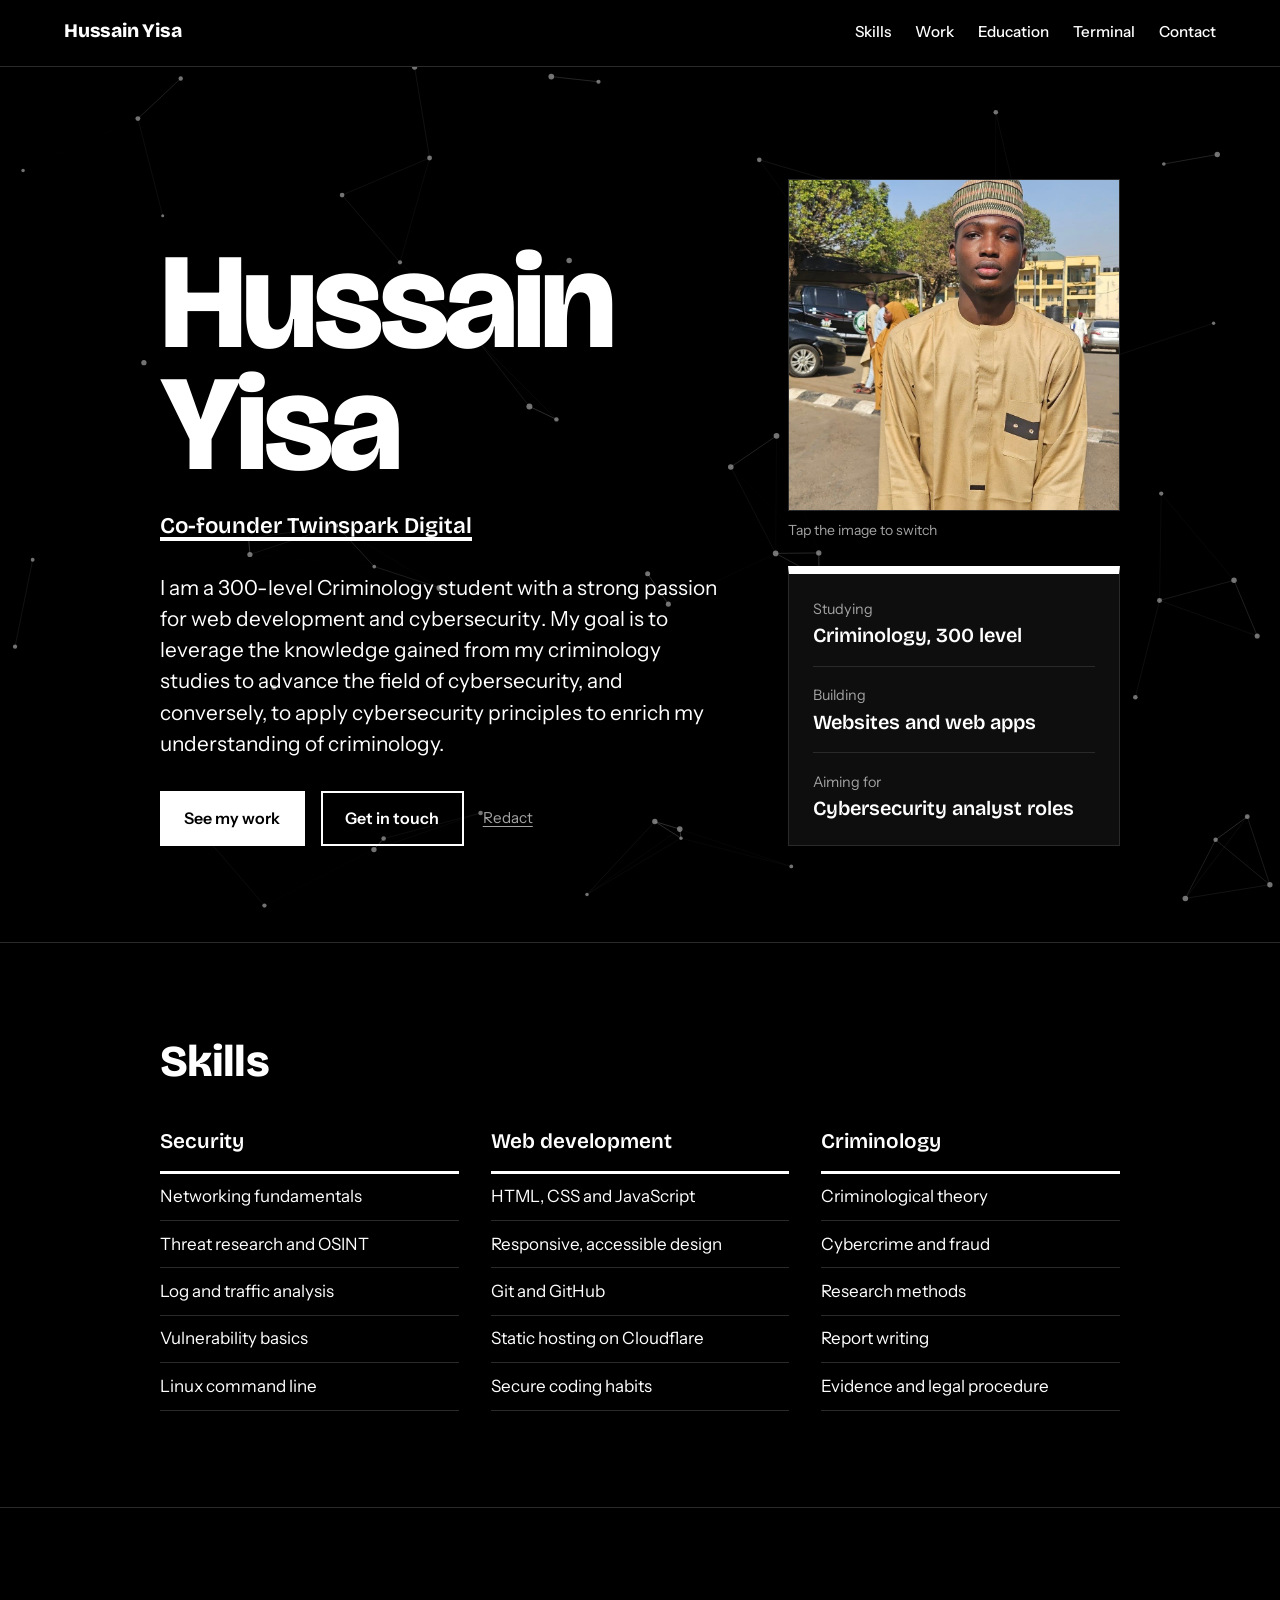
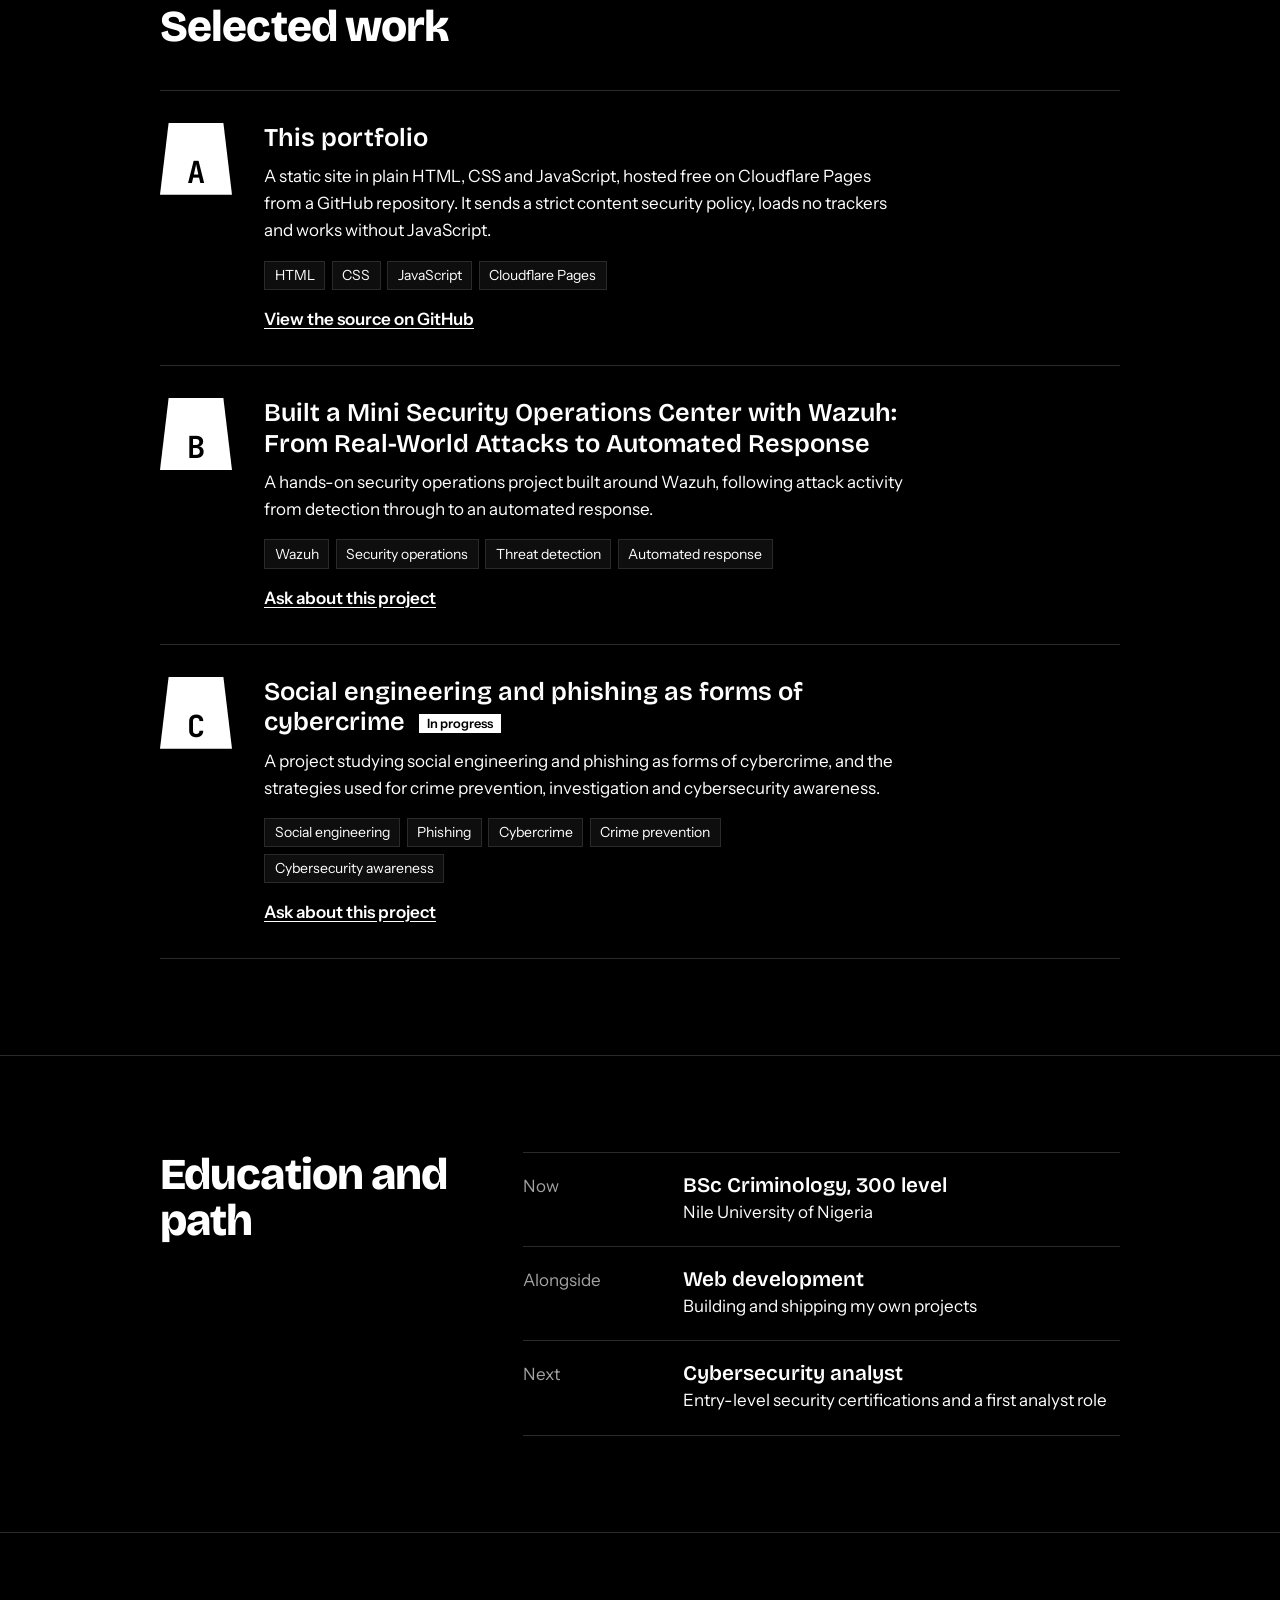
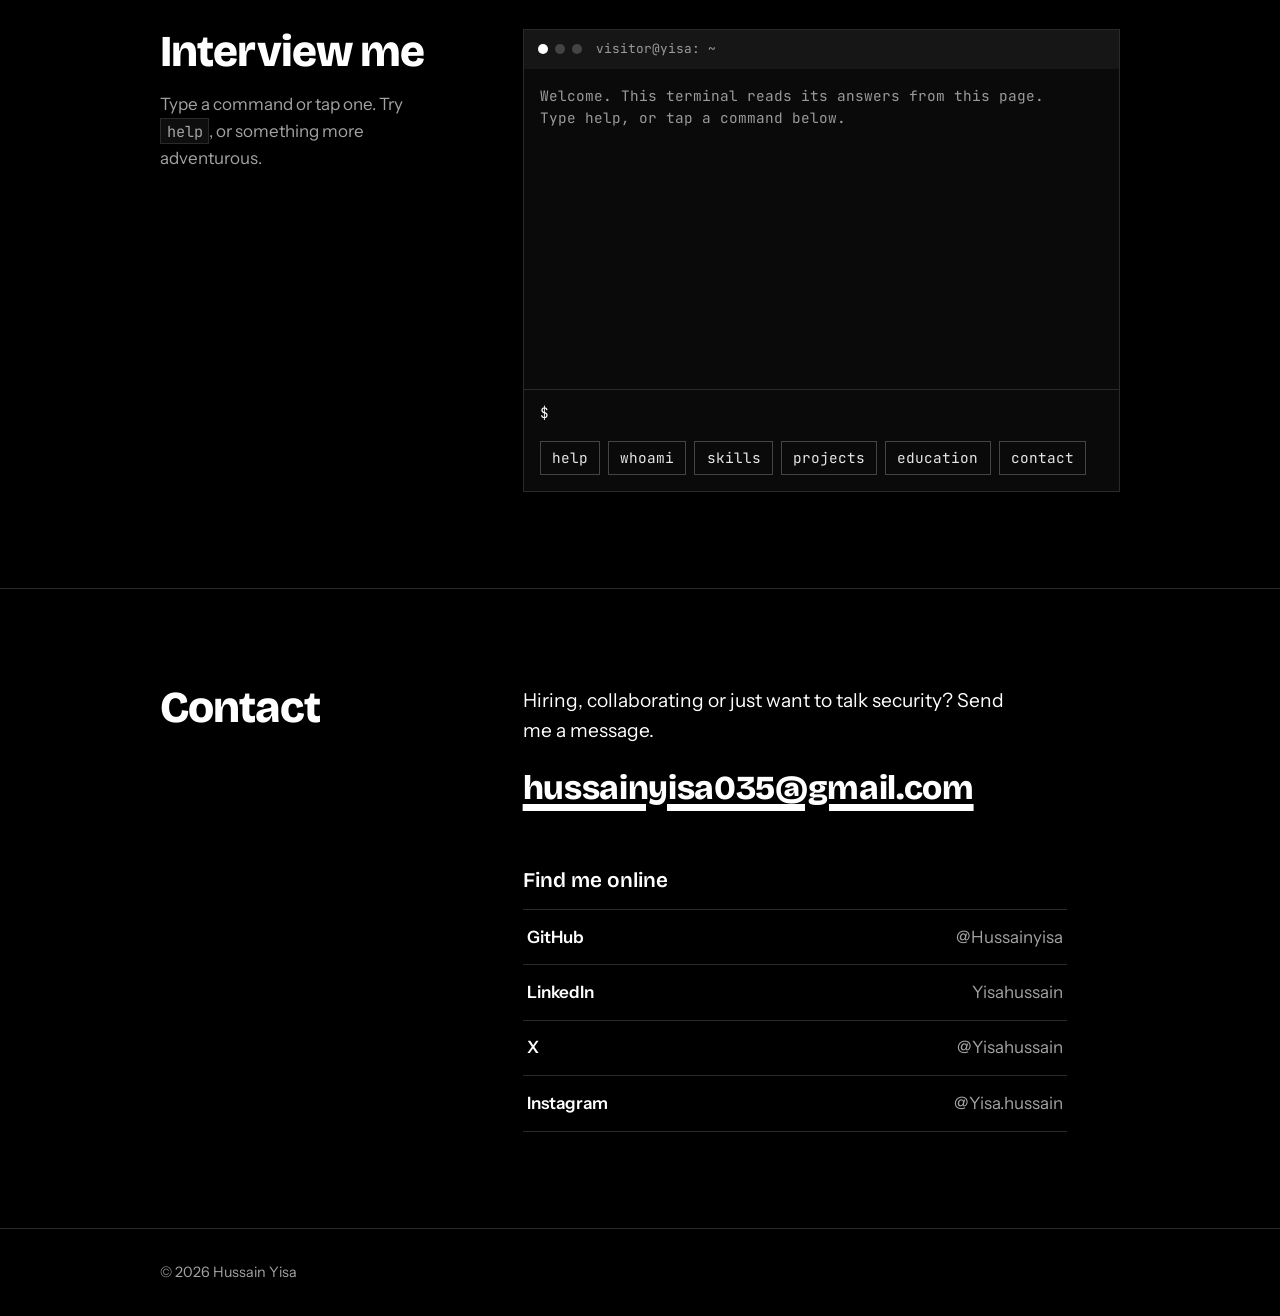
==== index.html @ f18ab513 "Fix LinkedIn username in social links" ====
<!doctype html>
<html lang="en">
<head>
  <meta charset="utf-8">
  <meta name="viewport" content="width=device-width, initial-scale=1">
  <title>Hussain Yisa | Aspiring cybersecurity analyst and web developer</title>
  <meta name="description" content="Portfolio of Hussain Yisa: criminology student, web developer and aspiring cybersecurity analyst. See projects, skills and where to find me online.">
  <meta name="theme-color" content="#101A24">

  <meta property="og:type" content="website">
  <meta property="og:title" content="Hussain Yisa | Aspiring cybersecurity analyst and web developer">
  <meta property="og:description" content="Criminology student, web developer and aspiring cybersecurity analyst. Projects, skills and contact links.">
  <meta name="twitter:card" content="summary">

  <link rel="icon" href="favicon.svg" type="image/svg+xml">

  <link rel="preconnect" href="https://fonts.googleapis.com">
  <link rel="preconnect" href="https://fonts.gstatic.com" crossorigin>
  <link rel="stylesheet" href="https://fonts.googleapis.com/css2?family=Bricolage+Grotesque:opsz,wght@12..96,600;12..96,800&family=Instrument+Sans:wght@400;500;600&family=JetBrains+Mono:wght@400;700&display=swap">
  <link rel="stylesheet" href="style.css">
  <script src="main.js" defer></script>
</head>
<body>
  <a class="skip-link" href="#main">Skip to content</a>

  <!-- Thin bar at the top of the page that fills as you scroll -->
  <div class="progress" aria-hidden="true"><span id="progress"></span></div>

  <header class="site-header">
    <a class="brand" href="#top">Hussain Yisa</a>
    <nav class="nav" aria-label="Main">
      <a href="#skills">Skills</a>
      <a href="#work">Work</a>
      <a href="#education">Education</a>
      <a href="#terminal">Terminal</a>
      <a href="#contact">Contact</a>
    </nav>
  </header>

  <main id="main">

    <!-- HERO -->
    <section class="hero" id="top">
      <!-- Animated network that reacts to the cursor (drawn by main.js) -->
      <canvas class="net" id="net" aria-hidden="true"></canvas>
      <div class="wrap hero-grid">
        <div class="hero-main">
          <h1>
            <span>Hussain</span>
            <span>Yisa</span>
          </h1>

          <p class="role"><a href="https://twinspark.digital/" target="_blank" rel="noopener">Co-founder Twinspark Digital</a></p>

          <!-- EDIT: the three highlighted phrases get "redacted" then revealed when the page loads. -->
          <p class="lede" id="lede">
            I am a <span class="redact">300-level Criminology student</span> with a strong passion for
            <span class="redact">web development</span> and <span class="redact">cybersecurity</span>.
            My goal is to leverage the knowledge gained from my criminology studies to advance the field of
            cybersecurity, and conversely, to apply cybersecurity principles to enrich my understanding of
            criminology.
          </p>

          <div class="actions">
            <a class="btn btn-primary" href="#work">See my work</a>
            <a class="btn btn-ghost" href="#contact">Get in touch</a>
            <button class="redact-toggle" id="redact-toggle" type="button" hidden>Redact</button>
          </div>
        </div>

        <div class="hero-side">
          <!-- EDIT: pick your image by changing the file name below to
               hero-1.svg, hero-2.svg or hero-3.svg.
               To use your own photo, upload it next to index.html (for example me.jpg)
               and point src at it. Write a short description in alt if it shows you. -->
          <!-- Clicking the image cycles through the images listed in data-images.
               Delete the data-images attribute to keep a single fixed image. -->
          <figure class="hero-art" data-images="hero-1.svg hero-2.svg hero-3.svg">
            <img src="hero-3.svg" width="640" height="480" alt="">
          </figure>

          <aside class="file-summary" aria-label="Summary">
            <dl>
              <div>
                <dt>Studying</dt>
                <dd>Criminology, 300 level</dd>
              </div>
              <div>
                <dt>Building</dt>
                <dd>Websites and web apps</dd>
              </div>
              <div>
                <dt>Aiming for</dt>
                <dd>Cybersecurity analyst roles</dd>
              </div>
            </dl>
          </aside>
        </div>
      </div>
    </section>

    <!-- SKILLS -->
    <section class="section" id="skills">
      <div class="wrap">
        <h2>Skills</h2>
        <div class="skills">
          <div class="skill-group">
            <h3>Security</h3>
            <ul>
              <li>Networking fundamentals</li>
              <li>Threat research and OSINT</li>
              <li>Log and traffic analysis</li>
              <li>Vulnerability basics</li>
              <li>Linux command line</li>
            </ul>
          </div>
          <div class="skill-group">
            <h3>Web development</h3>
            <ul>
              <li>HTML, CSS and JavaScript</li>
              <li>Responsive, accessible design</li>
              <li>Git and GitHub</li>
              <li>Static hosting on Cloudflare</li>
              <li>Secure coding habits</li>
            </ul>
          </div>
          <div class="skill-group">
            <h3>Criminology</h3>
            <ul>
              <li>Criminological theory</li>
              <li>Cybercrime and fraud</li>
              <li>Research methods</li>
              <li>Report writing</li>
              <li>Evidence and legal procedure</li>
            </ul>
          </div>
        </div>
      </div>
    </section>

    <!-- WORK -->
    <section class="section" id="work">
      <div class="wrap">
        <h2>Selected work</h2>

        <ol class="exhibits">

          <li class="exhibit">
            <span class="marker" aria-label="Exhibit A">A</span>
            <div class="exhibit-body">
              <h3>This portfolio</h3>
              <p>
                A static site in plain HTML, CSS and JavaScript, hosted free on Cloudflare Pages from a
                GitHub repository. It sends a strict content security policy, loads no trackers and
                works without JavaScript.
              </p>
              <ul class="tags">
                <li>HTML</li><li>CSS</li><li>JavaScript</li><li>Cloudflare Pages</li>
              </ul>
              <!-- EDIT: replace YOUR-USERNAME and YOUR-REPO with your GitHub details. -->
              <p class="links"><a href="https://github.com/YOUR-USERNAME/YOUR-REPO">View the source on GitHub</a></p>
            </div>
          </li>

          <!-- EDIT: add more projects by copying a whole <li class="exhibit"> block. -->
          <li class="exhibit">
            <span class="marker" aria-label="Exhibit B">B</span>
            <div class="exhibit-body">
              <h3>Built a Mini Security Operations Center with Wazuh: From Real-World Attacks to Automated Response</h3>
              <p>
                A hands-on security operations project built around Wazuh, following attack activity from
                detection through to an automated response.
              </p>
              <ul class="tags">
                <li>Wazuh</li><li>Security operations</li><li>Threat detection</li><li>Automated response</li>
              </ul>
              <p class="links"><a href="https://medium.com/@hussainyisa035/building-a-mini-security-operations-center-with-wazuh-from-real-world-attacks-to-automated-ac2097ffe5f5">Ask about this project</a></p>
            </div>
          </li>

          <li class="exhibit">
            <span class="marker" aria-label="Exhibit C">C</span>
            <div class="exhibit-body">
              <h3>Social engineering and phishing as forms of cybercrime <span class="status">In progress</span></h3>
              <p>
                A project studying social engineering and phishing as forms of cybercrime, and the
                strategies used for crime prevention, investigation and cybersecurity awareness.
              </p>
              <ul class="tags">
                <li>Social engineering</li><li>Phishing</li><li>Cybercrime</li><li>Crime prevention</li><li>Cybersecurity awareness</li>
              </ul>
              <p class="links"><a href="https://medium.com/@hussainyisa035/building-a-mini-security-operations-center-with-wazuh-from-real-world-attacks-to-automated-ac2097ffe5f5">Ask about this project</a></p>
            </div>
          </li>

        </ol>
      </div>
    </section>

    <!-- EDUCATION -->
    <section class="section" id="education">
      <div class="wrap split">
        <h2>Education and path</h2>
        <dl class="path">
          <div>
            <dt>Now</dt>
            <dd><strong>BSc Criminology, 300 level</strong>Nile University of Nigeria</dd>
          </div>
          <div>
            <dt>Alongside</dt>
            <dd><strong>Web development</strong>Building and shipping my own projects</dd>
          </div>
          <div>
            <dt>Next</dt>
            <dd><strong>Cybersecurity analyst</strong>Entry-level security certifications and a first analyst role</dd>
          </div>
        </dl>
      </div>
    </section>

    <!-- TERMINAL. Hidden until JavaScript runs. Its answers are read from the rest of this page,
         so editing your skills, projects or contact details updates the terminal too. -->
    <section class="section" id="terminal" hidden>
      <div class="wrap split">
        <div>
          <h2>Interview me</h2>
          <p class="term-note">Type a command or tap one. Try <code>help</code>, or something more adventurous.</p>
        </div>
        <div class="term">
          <div class="term-bar" aria-hidden="true">
            <span class="term-dot"></span><span class="term-dot"></span><span class="term-dot"></span>
            <span class="term-title">visitor@yisa: ~</span>
          </div>
          <div class="term-screen" id="term-out" role="log" aria-live="polite" tabindex="0" aria-label="Terminal output"></div>
          <form class="term-form" id="term-form" autocomplete="off">
            <label class="term-prompt" for="term-input">$</label>
            <input id="term-input" type="text" spellcheck="false" autocapitalize="off" autocorrect="off" aria-label="Type a command">
          </form>
          <div class="term-chips">
            <button type="button" data-cmd="help">help</button>
            <button type="button" data-cmd="whoami">whoami</button>
            <button type="button" data-cmd="skills">skills</button>
            <button type="button" data-cmd="projects">projects</button>
            <button type="button" data-cmd="education">education</button>
            <button type="button" data-cmd="contact">contact</button>
          </div>
        </div>
      </div>
    </section>

    <!-- CONTACT -->
    <section class="section" id="contact">
      <div class="wrap split">
        <div>
          <h2>Contact</h2>
        </div>
        <div>
          <p class="contact-lead">Hiring, collaborating or just want to talk security? Send me a message.</p>

          <a class="email" href="mailto:hussainyisa035@gmail.com">hussainyisa035@gmail.com</a>

          <h3 class="social-title">Find me online</h3>
          <!-- EDIT: replace every YOUR-USERNAME with your real handle. Delete rows you don't use. -->
          <ul class="socials">
            <li><a href="https://github.com/hussainyisa"><span>GitHub</span><span>@Hussainyisa</span></a></li>
            <li><a href="https://www.linkedin.com/in/YOUR-USERNAME"><span>LinkedIn</span><span>Yisahussain</span></a></li>
            <li><a href="https://x.com/YisaHussain"><span>X</span><span>@Yisahussain</span></a></li>
            <li><a href="https://www.instagram.com/Yisa.hussain"><span>Instagram</span><span>@Yisa.hussain</span></a></li>
            
          </ul>
        </div>
      </div>
    </section>

  </main>

  <footer class="site-footer">
    <div class="wrap footer-row">
      <p>&copy; <span id="year">2026</span> Hussain Yisa</p>
    </div>
  </footer>
</body>
</html>
---- style.css ----
/* ==========================================================================
   Hussain Yisa portfolio
   Design notes: a case-file look for a criminology + cybersecurity story.
   Black and white. White is the accent colour.
   Edit the colours and fonts in :root below.
   ========================================================================== */

/* Black theme with white accents. Change these values to recolour the whole site. */
:root {
  color-scheme: dark;

  --paper: #000000;      /* page background */
  --surface: #0E0E0E;    /* panels and chips */
  --ink: #FFFFFF;        /* main text */
  --steel: #A3A3A3;      /* quieter text */
  --line: #2A2A2A;       /* thin dividers */
  --accent: #FFFFFF;     /* highlight colour */
  --on-accent: #000000;  /* text that sits on the highlight */
  --bar: #FFFFFF;        /* redaction bars */
  --link: #FFFFFF;

  --font-display: "Bricolage Grotesque", system-ui, -apple-system, "Segoe UI", sans-serif;
  --font-body: "Instrument Sans", system-ui, -apple-system, "Segoe UI", sans-serif;
  --font-mono: "JetBrains Mono", ui-monospace, "SFMono-Regular", Menlo, monospace;

  --gutter: clamp(1.25rem, 5vw, 4rem);
  --max: 68rem;
}

/* ---------- Base ---------- */

*,
*::before,
*::after { box-sizing: border-box; }

html {
  -webkit-text-size-adjust: 100%;
  scroll-padding-top: 5rem;
}

@media (prefers-reduced-motion: no-preference) {
  html { scroll-behavior: smooth; }
}

body {
  margin: 0;
  background: var(--paper);
  color: var(--ink);
  font-family: var(--font-body);
  font-size: 1.0625rem;
  line-height: 1.6;
}

h1, h2, h3, p, ul, ol, dl, dd { margin: 0; }
ul, ol { padding: 0; list-style: none; }

a { color: var(--link); text-underline-offset: 0.2em; }

:focus-visible {
  outline: 3px solid var(--link);
  outline-offset: 3px;
}

.wrap {
  width: 100%;
  max-width: var(--max);
  margin-inline: auto;
  padding-inline: var(--gutter);
}

.skip-link {
  position: absolute;
  left: 1rem;
  top: -4rem;
  z-index: 20;
  padding: 0.6rem 1rem;
  background: var(--accent);
  color: var(--on-accent);
  font-weight: 600;
  text-decoration: none;
}
.skip-link:focus { top: 1rem; }

/* ---------- Header ---------- */

.site-header {
  display: flex;
  flex-wrap: wrap;
  align-items: baseline;
  justify-content: space-between;
  gap: 0.25rem 2rem;
  padding: 1rem var(--gutter);
  background: var(--paper);
  border-bottom: 1px solid var(--line);
}

@media (min-width: 48rem) {
  .site-header {
    position: sticky;
    top: 0;
    z-index: 10;
  }
}

.brand {
  font-family: var(--font-display);
  font-weight: 800;
  font-size: 1.2rem;
  letter-spacing: -0.01em;
  color: var(--ink);
  text-decoration: none;
}

.nav {
  display: flex;
  flex-wrap: wrap;
  gap: 0.25rem 1.5rem;
  font-size: 0.95rem;
  font-weight: 500;
}

.nav a {
  color: var(--ink);
  text-decoration: none;
  padding-block: 0.25rem;
  border-bottom: 2px solid transparent;
}

.nav a:hover { border-bottom-color: var(--accent); }

/* ---------- Hero ---------- */

.hero {
  padding-block: clamp(3rem, 9vw, 7rem) clamp(3.5rem, 8vw, 6rem);
}

.hero-grid {
  display: grid;
  gap: 3rem;
}

@media (min-width: 56rem) {
  .hero-grid {
    grid-template-columns: minmax(0, 1.7fr) minmax(0, 1fr);
    align-items: end;
    gap: 4rem;
  }
}

.hero h1 {
  font-family: var(--font-display);
  font-weight: 800;
  font-size: clamp(3.75rem, 12vw, 8.5rem);
  line-height: 0.9;
  letter-spacing: -0.035em;
}

.hero h1 span { display: block; }

.lede {
  max-width: 40rem;
  margin-top: 2rem;
  font-size: clamp(1.05rem, 2vw, 1.3rem);
  line-height: 1.5;
}

/* The one memorable moment: key phrases start redacted, then the bars lift. */
.redact {
  padding-inline: 0.15em;
  margin-inline: -0.15em;
  background-image: linear-gradient(var(--bar), var(--bar));
  background-repeat: no-repeat;
  background-position: left center;
  background-size: 0% 100%;
  -webkit-box-decoration-break: clone;
  box-decoration-break: clone;
  animation: lift 0.55s cubic-bezier(0.6, 0, 0.2, 1) both;
}

.redact:nth-of-type(1) { animation-delay: 0.6s; }
.redact:nth-of-type(2) { animation-delay: 0.95s; }
.redact:nth-of-type(3) { animation-delay: 1.3s; }

@keyframes lift {
  from { background-size: 100% 100%; }
  to   { background-size: 0% 100%; }
}

/* Pressing "Redact" puts the bars back. Higher specificity beats the animation. */
.lede.is-redacted .redact {
  animation: none;
  background-size: 100% 100%;
}

@media (prefers-reduced-motion: reduce) {
  .redact { animation: none; }
}

.actions {
  display: flex;
  flex-wrap: wrap;
  align-items: center;
  gap: 0.75rem 1rem;
  margin-top: 2rem;
}

.btn {
  display: inline-block;
  padding: 0.8rem 1.4rem;
  border: 2px solid var(--ink);
  font-weight: 600;
  font-size: 1rem;
  text-decoration: none;
  transition: background-color 0.15s, color 0.15s;
}

.btn-primary {
  background: var(--accent);
  border-color: var(--accent);
  color: var(--on-accent);
}
.btn-primary:hover {
  background: transparent;
  border-color: var(--ink);
  color: var(--ink);
}

.btn-ghost { color: var(--ink); }
.btn-ghost:hover {
  background: var(--ink);
  color: var(--paper);
}

.redact-toggle {
  padding: 0.4rem 0.2rem;
  border: 0;
  background: none;
  color: var(--steel);
  font: inherit;
  font-size: 0.95rem;
  text-decoration: underline;
  text-underline-offset: 0.2em;
  cursor: pointer;
}
.redact-toggle:hover { color: var(--ink); }
.redact-toggle[hidden] { display: none; }

.hero-side {
  display: grid;
  gap: 1.5rem;
}

.hero-art { margin: 0; }

.hero-art img {
  display: block;
  width: 100%;
  height: auto;
  border: 1px solid var(--line);
}

.file-summary {
  background: var(--surface);
  border: 1px solid var(--line);
  border-top: 0.5rem solid var(--accent);
  padding: 1.5rem;
}

.file-summary div + div {
  margin-top: 1.1rem;
  padding-top: 1.1rem;
  border-top: 1px solid var(--line);
}

.file-summary dt {
  color: var(--steel);
  font-size: 0.9rem;
}

.file-summary dd {
  margin-top: 0.15rem;
  font-family: var(--font-display);
  font-weight: 600;
  font-size: 1.25rem;
  line-height: 1.25;
}

/* ---------- Sections ---------- */

.section {
  padding-block: clamp(3.5rem, 8vw, 6rem);
  border-top: 1px solid var(--line);
}

.section h2 {
  font-family: var(--font-display);
  font-weight: 800;
  font-size: clamp(2rem, 4.5vw, 2.75rem);
  line-height: 1.05;
  letter-spacing: -0.02em;
}

.split {
  display: grid;
  gap: 1.75rem;
}

@media (min-width: 56rem) {
  .split {
    grid-template-columns: minmax(0, 1fr) minmax(0, 2fr);
    gap: 4rem;
  }
}

.prose { max-width: 38rem; }
.prose p + p { margin-top: 1.1rem; }

/* ---------- Skills ---------- */

.skills {
  display: grid;
  gap: 2.5rem 2rem;
  margin-top: 2.5rem;
  grid-template-columns: repeat(auto-fit, minmax(15rem, 1fr));
}

.skill-group h3 {
  padding-bottom: 0.75rem;
  border-bottom: 3px solid var(--ink);
  font-family: var(--font-display);
  font-weight: 600;
  font-size: 1.3rem;
}

.skill-group li {
  padding-block: 0.6rem;
  border-bottom: 1px solid var(--line);
}

/* ---------- Work ---------- */

.exhibits { margin-top: 2.5rem; }

.exhibit {
  display: grid;
  grid-template-columns: 3.5rem minmax(0, 1fr);
  gap: 1.25rem;
  padding-block: 2rem;
  border-top: 1px solid var(--line);
}

@media (min-width: 40rem) {
  .exhibit { grid-template-columns: 4.5rem minmax(0, 1fr); gap: 2rem; }
}

.exhibit:last-child { border-bottom: 1px solid var(--line); }

/* Evidence-marker tent shape */
.marker {
  display: grid;
  place-items: end center;
  width: 3.5rem;
  height: 3.5rem;
  padding-bottom: 0.45rem;
  background: var(--accent);
  color: var(--on-accent);
  font-family: var(--font-mono);
  font-weight: 700;
  font-size: 1.5rem;
  line-height: 1;
  clip-path: polygon(12% 0, 88% 0, 100% 100%, 0 100%);
}

@media (min-width: 40rem) {
  .marker { width: 4.5rem; height: 4.5rem; font-size: 1.9rem; }
}

.exhibit-body { max-width: 40rem; }

.exhibit h3 {
  font-family: var(--font-display);
  font-weight: 600;
  font-size: 1.6rem;
  line-height: 1.2;
}

.exhibit-body > p { margin-top: 0.6rem; }

.sample {
  display: inline-block;
  margin-left: 0.5rem;
  padding: 0.1rem 0.5rem;
  border: 1px dashed var(--steel);
  color: var(--steel);
  font-family: var(--font-body);
  font-weight: 500;
  font-size: 0.8rem;
  vertical-align: middle;
}

.tags {
  display: flex;
  flex-wrap: wrap;
  gap: 0.4rem;
  margin-top: 1rem;
}

.tags li {
  padding: 0.15rem 0.6rem;
  background: var(--surface);
  border: 1px solid var(--line);
  font-size: 0.875rem;
}

.exhibit .links { margin-top: 1rem; font-weight: 600; }

/* ---------- Education ---------- */

.path > div {
  display: grid;
  gap: 0.25rem 2rem;
  padding-block: 1.25rem;
  border-top: 1px solid var(--line);
}

.path > div:last-child { border-bottom: 1px solid var(--line); }

@media (min-width: 40rem) {
  .path > div { grid-template-columns: 8rem minmax(0, 1fr); }
}

.path dt { color: var(--steel); }

.path dd strong {
  display: block;
  font-family: var(--font-display);
  font-weight: 600;
  font-size: 1.3rem;
  line-height: 1.25;
}

/* ---------- Contact ---------- */

.contact-lead { max-width: 32rem; font-size: 1.2rem; }

.email {
  display: inline-block;
  margin-top: 1rem;
  font-family: var(--font-display);
  font-weight: 800;
  font-size: clamp(1.4rem, 4vw, 2.1rem);
  letter-spacing: -0.01em;
  color: var(--ink);
  text-decoration-color: var(--accent);
  text-decoration-thickness: 0.2em;
  text-underline-offset: 0.15em;
  overflow-wrap: anywhere;
}
.email:hover { color: var(--link); }

.social-title {
  margin-top: 3rem;
  font-family: var(--font-display);
  font-weight: 600;
  font-size: 1.3rem;
}

.socials { margin-top: 0.75rem; max-width: 34rem; }

.socials li { border-bottom: 1px solid var(--line); }
.socials li:first-child { border-top: 1px solid var(--line); }

.socials a {
  display: flex;
  justify-content: space-between;
  gap: 1rem;
  padding: 0.85rem 0.25rem;
  color: var(--ink);
  text-decoration: none;
  transition: background-color 0.15s, padding 0.15s;
}

.socials a span:first-child { font-weight: 600; }
.socials a span:last-child { color: var(--steel); overflow-wrap: anywhere; text-align: right; }

.socials a:hover {
  background: var(--surface);
  padding-inline: 0.75rem;
}

/* ---------- Footer ---------- */

.site-footer {
  padding-block: 2rem;
  border-top: 1px solid var(--line);
  color: var(--steel);
  font-size: 0.9rem;
}

.footer-row {
  display: flex;
  flex-wrap: wrap;
  justify-content: space-between;
  gap: 0.5rem 2rem;
}

/* ---------- 404 page ---------- */

.not-found {
  min-height: 70vh;
  display: grid;
  align-content: center;
  gap: 1.25rem;
  padding-block: 4rem;
}

.not-found h1 {
  font-family: var(--font-display);
  font-weight: 800;
  font-size: clamp(3rem, 10vw, 6rem);
  line-height: 0.95;
  letter-spacing: -0.03em;
}

.not-found p { max-width: 30rem; }
.not-found .btn { justify-self: start; }

/* ==========================================================================
   Interactive layer
   Everything below is progressive: the page reads fine without it, and each
   moving part switches itself off for people who prefer reduced motion.
   ========================================================================== */

/* ---------- Scroll progress bar ---------- */

.progress {
  position: fixed;
  inset: 0 0 auto 0;
  height: 4px;
  z-index: 30;
  pointer-events: none;
}

.progress span {
  display: block;
  height: 100%;
  background: var(--accent);
  transform: scaleX(0);
  transform-origin: left;
}

/* ---------- Hero network canvas ---------- */

.hero {
  position: relative;
  overflow: hidden;
}

.hero .wrap {
  position: relative;
  z-index: 1;
}

.net {
  position: absolute;
  inset: 0;
  width: 100%;
  height: 100%;
  pointer-events: none;
}

/* ---------- Hero image: tilt and click to change ---------- */

.hero-art-btn {
  display: block;
  width: 100%;
  padding: 0;
  border: 0;
  background: none;
  cursor: pointer;
  transition: transform 0.15s ease-out;
  will-change: transform;
}

.hero-art img { transition: opacity 0.18s, scale 0.18s; }
.hero-art img.swap { opacity: 0; scale: 0.97; }

.hero-art figcaption {
  margin-top: 0.5rem;
  color: var(--steel);
  font-size: 0.875rem;
}

/* ---------- Reveal on scroll ---------- */

.js .reveal {
  opacity: 0;
  transform: translateY(28px);
  transition: opacity 0.7s ease, transform 0.7s cubic-bezier(0.2, 0.7, 0.2, 1);
}

.js .reveal.in {
  opacity: 1;
  transform: none;
}

/* ---------- Hover details ---------- */

.skill-group li {
  background-image: linear-gradient(var(--accent), var(--accent));
  background-repeat: no-repeat;
  background-position: left bottom;
  background-size: 0% 100%;
  transition: background-size 0.3s ease, color 0.3s ease, padding 0.3s ease;
}

.skill-group li:hover {
  background-size: 100% 100%;
  padding-left: 0.75rem;
  color: var(--on-accent);
}

.marker {
  transform-origin: bottom center;
  transition: transform 0.25s cubic-bezier(0.3, 1.6, 0.5, 1);
}

.exhibit:hover .marker { transform: rotate(-7deg) translateY(-4px); }

.tags li { transition: background-color 0.2s, border-color 0.2s, color 0.2s; }
.exhibit:hover .tags li {
  background: var(--accent);
  border-color: var(--accent);
  color: var(--on-accent);
}

/* ---------- Terminal ---------- */

.term-note { margin-top: 1rem; max-width: 20rem; color: var(--steel); }

.term-note code {
  font-family: var(--font-mono);
  font-size: 0.9em;
  padding: 0.1rem 0.35rem;
  background: var(--surface);
  border: 1px solid var(--line);
}

.term {
  background: #0A0A0A;
  color: #E6E6E6;
  border: 1px solid var(--line);
  font-family: var(--font-mono);
  font-size: 0.9rem;
  line-height: 1.55;
  max-width: 42rem;
}

.term-bar {
  display: flex;
  align-items: center;
  gap: 0.4rem;
  padding: 0.6rem 0.9rem;
  background: #161616;
  color: #9A9A9A;
  font-size: 0.8rem;
}

.term-dot {
  width: 0.65rem;
  height: 0.65rem;
  border-radius: 50%;
  background: #444444;
}
.term-dot:first-child { background: var(--accent); }

.term-title { margin-left: 0.5rem; }

.term-screen {
  height: 20rem;
  padding: 1rem;
  overflow-y: auto;
  overscroll-behavior: contain;
}

.term-line {
  white-space: pre-wrap;
  overflow-wrap: anywhere;
}

.term-cmd { color: #FFFFFF; }
.term-muted { color: #9A9A9A; }
.term-line a { color: #FFFFFF; }

.term-form {
  display: flex;
  align-items: center;
  gap: 0.6rem;
  padding: 0.7rem 1rem;
  border-top: 1px solid #2A2A2A;
}

.term-form:focus-within {
  outline: 3px solid var(--link);
  outline-offset: -3px;
}

.term-prompt { color: #FFFFFF; }

.term-form input {
  flex: 1;
  min-width: 0;
  padding: 0;
  border: 0;
  outline: none;
  background: transparent;
  color: inherit;
  font: inherit;
  font-size: 1rem;
}

.term-chips {
  display: flex;
  flex-wrap: wrap;
  gap: 0.5rem;
  padding: 0.25rem 1rem 1rem;
}

.term-chips button {
  padding: 0.3rem 0.7rem;
  border: 1px solid #444444;
  background: transparent;
  color: #E6E6E6;
  font: inherit;
  cursor: pointer;
  transition: background-color 0.15s, color 0.15s;
}

.term-chips button:hover {
  background: #FFFFFF;
  border-color: #FFFFFF;
  color: #000000;
}

/* ---------- Reduced motion: switch the movement off ---------- */

@media (prefers-reduced-motion: reduce) {
  .marker,
  .skill-group li,
  .hero-art-btn,
  .hero-art img { transition: none; }
  .exhibit:hover .marker { transform: none; }
}

/* ---------- Role line under the name, and status chip ---------- */

.role {
  margin-top: 1.5rem;
  font-family: var(--font-display);
  font-weight: 600;
  font-size: clamp(1.1rem, 2.4vw, 1.4rem);
  line-height: 1.3;
}

.role a {
  color: var(--ink);
  text-decoration-color: var(--accent);
  text-decoration-thickness: 0.18em;
  text-underline-offset: 0.2em;
  transition: color 0.15s;
}
.role a:hover { color: var(--link); }

.status {
  display: inline-block;
  margin-left: 0.5rem;
  padding: 0.1rem 0.5rem;
  background: var(--accent);
  color: var(--on-accent);
  font-family: var(--font-body);
  font-weight: 600;
  font-size: 0.8rem;
  vertical-align: middle;
}
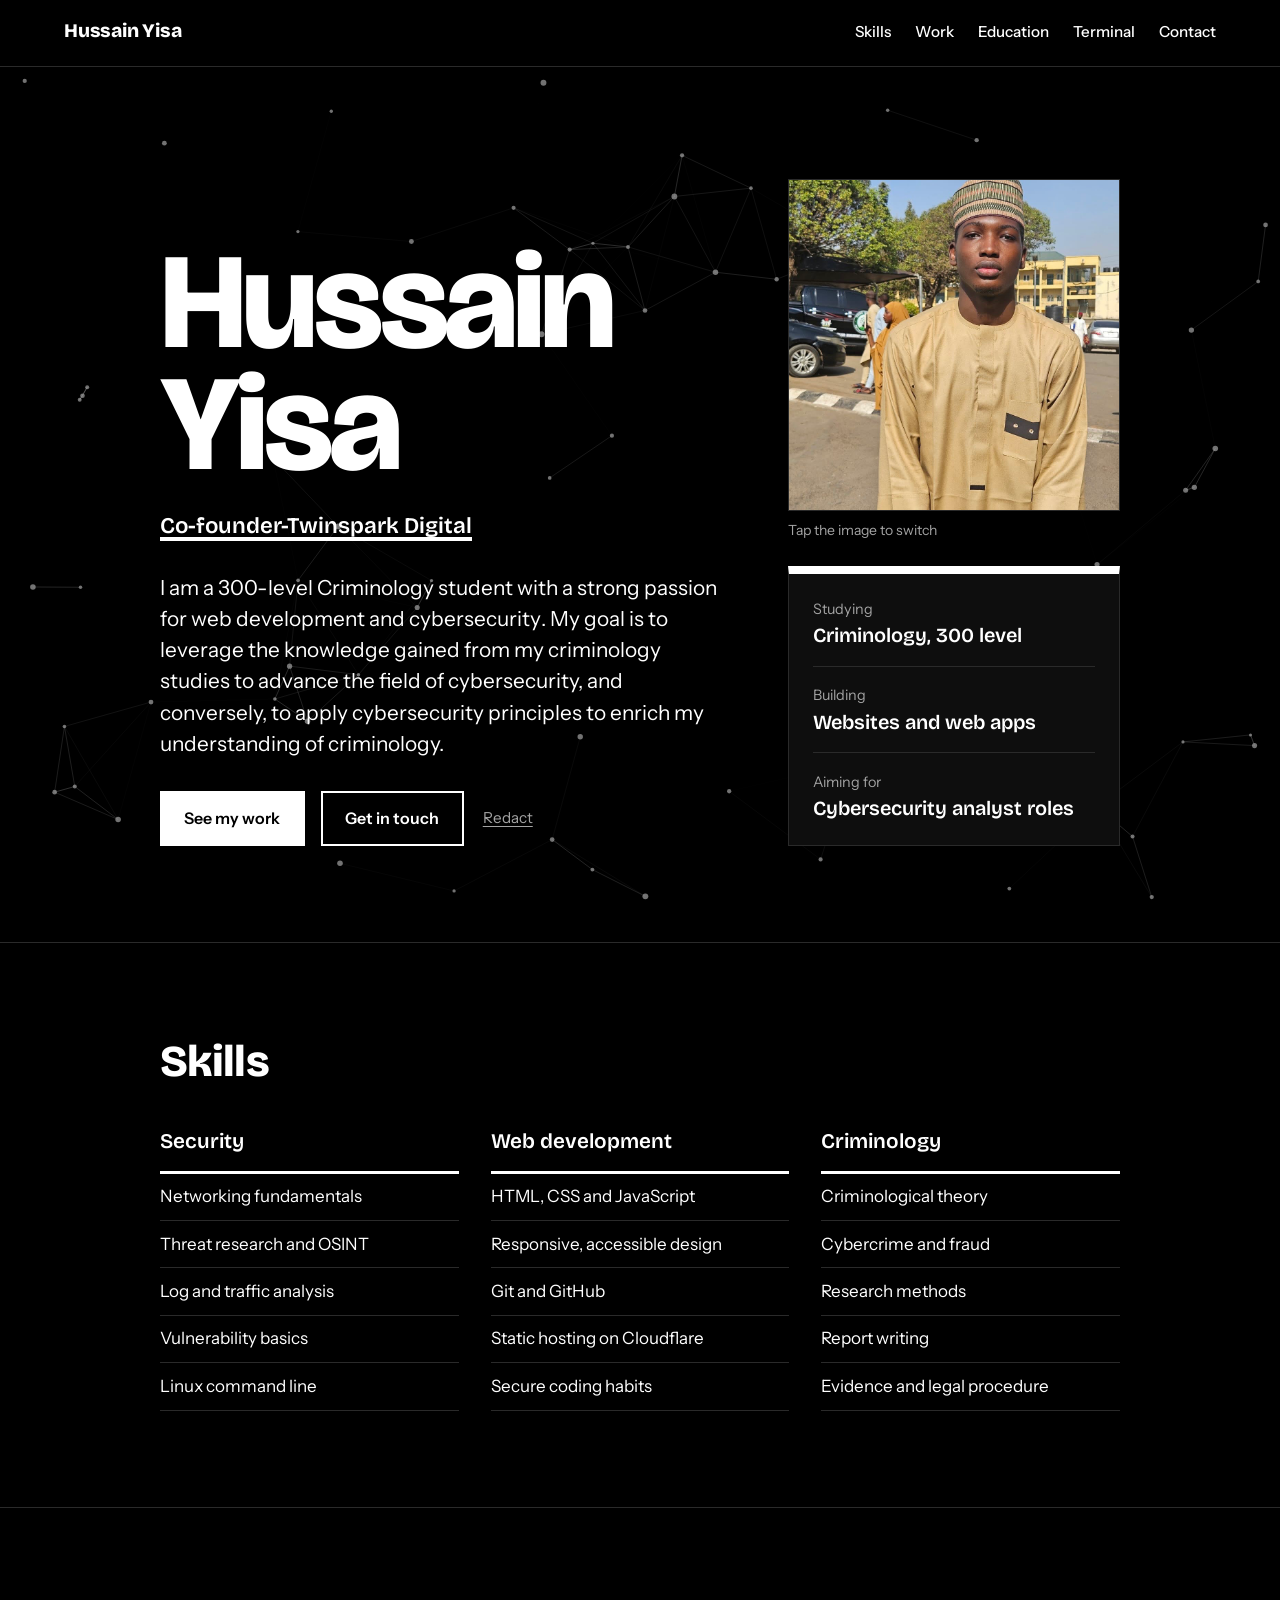
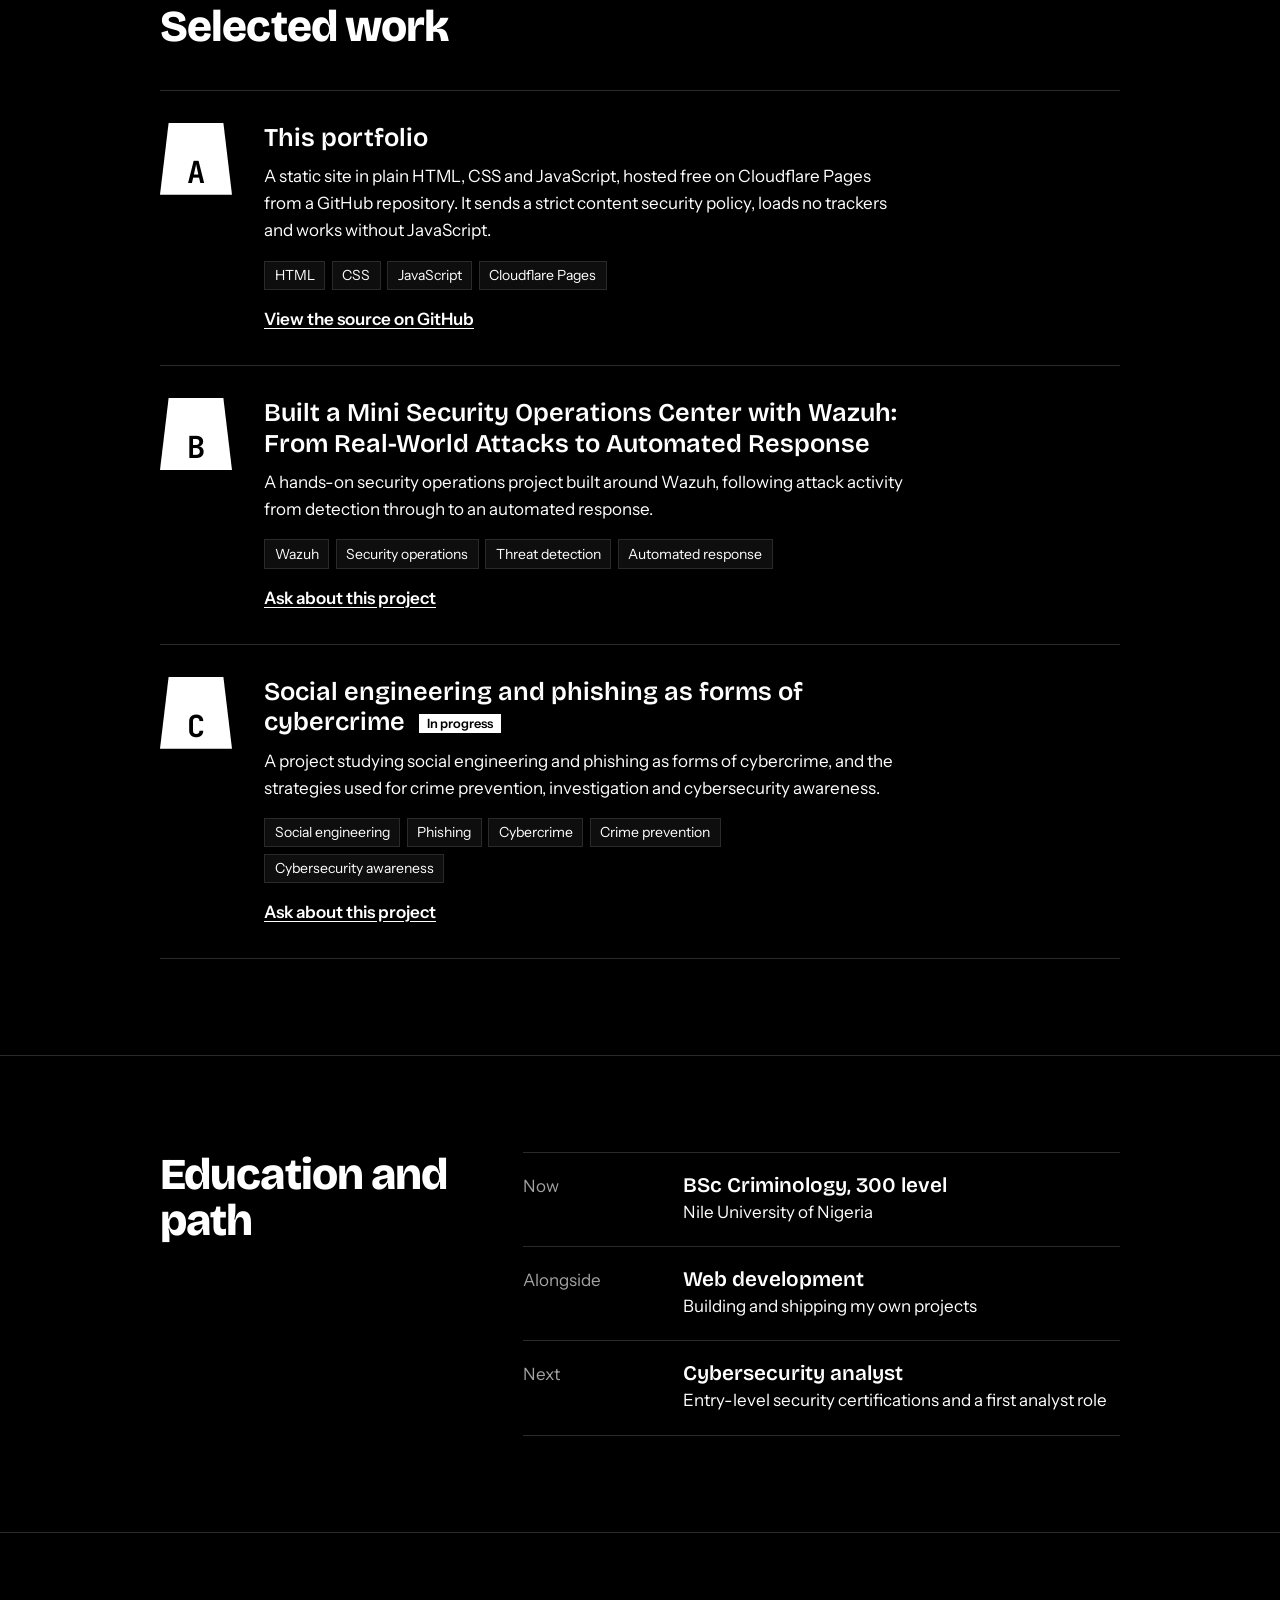
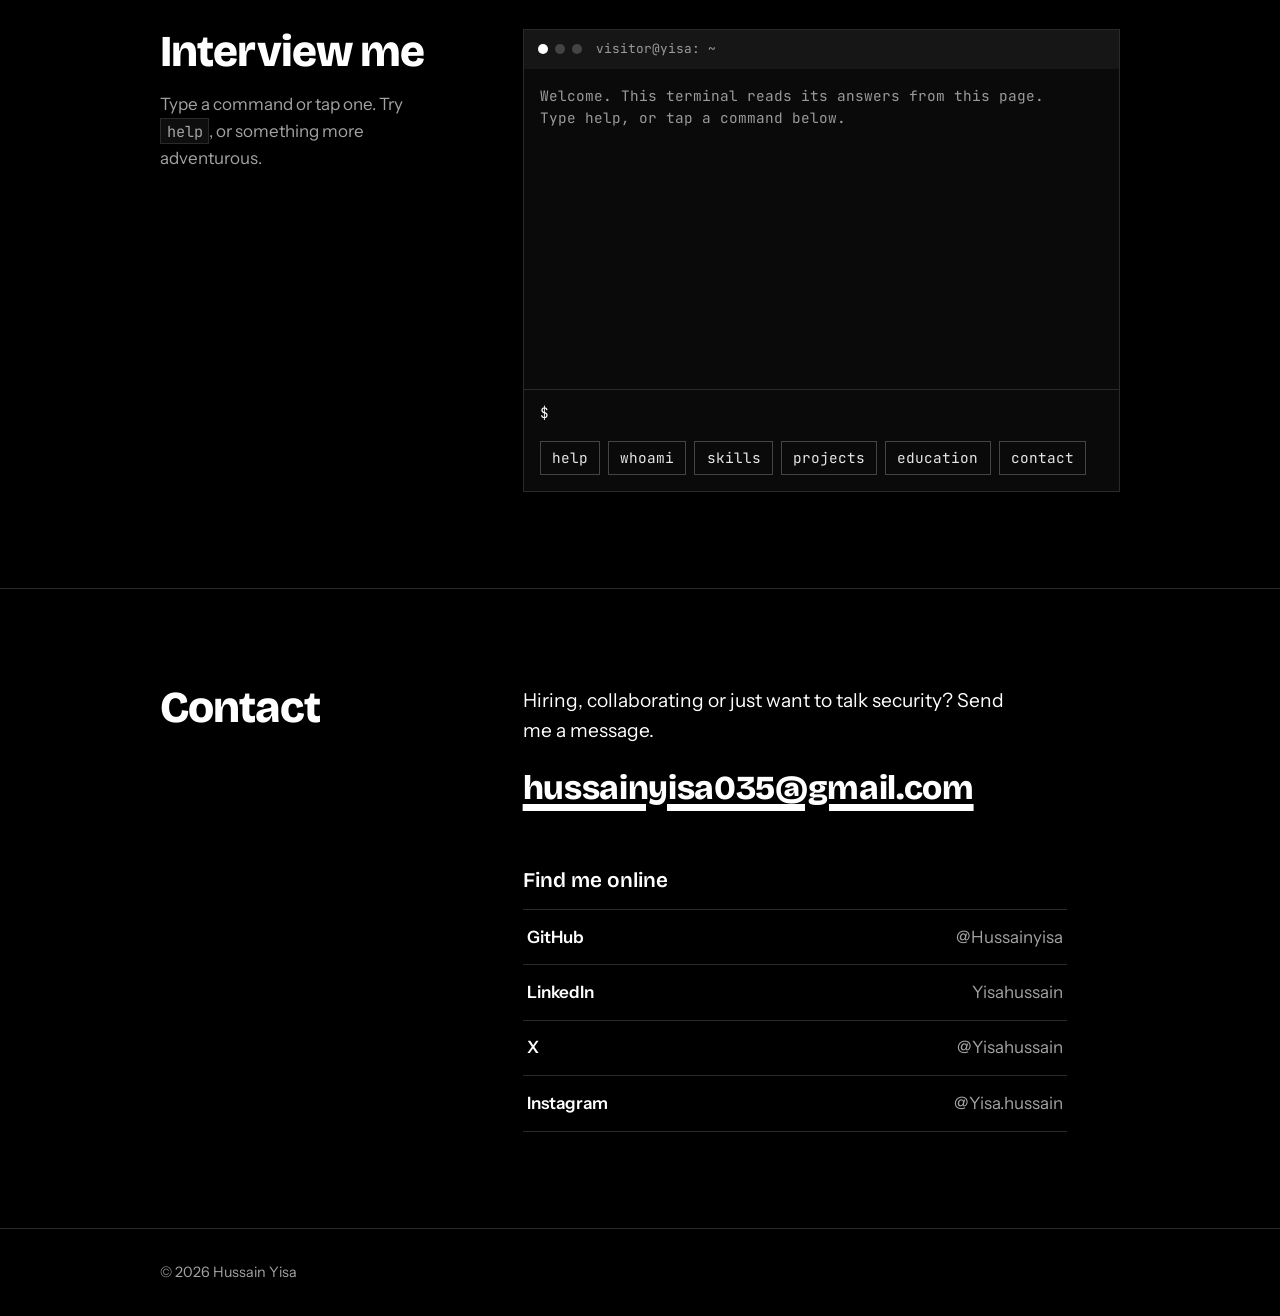
==== commit 215b490e: "Fix typo in role description link text" ====
--- a/index.html
+++ b/index.html
@@ -50,7 +50,7 @@
             <span>Yisa</span>
           </h1>
 
-          <p class="role"><a href="https://twinspark.digital/" target="_blank" rel="noopener">Co-founder Twinspark Digital</a></p>
+          <p class="role"><a href="https://twinspark.digital/" target="_blank" rel="noopener">Co-founder-Twinspark Digital</a></p>
 
           <!-- EDIT: the three highlighted phrases get "redacted" then revealed when the page loads. -->
           <p class="lede" id="lede">
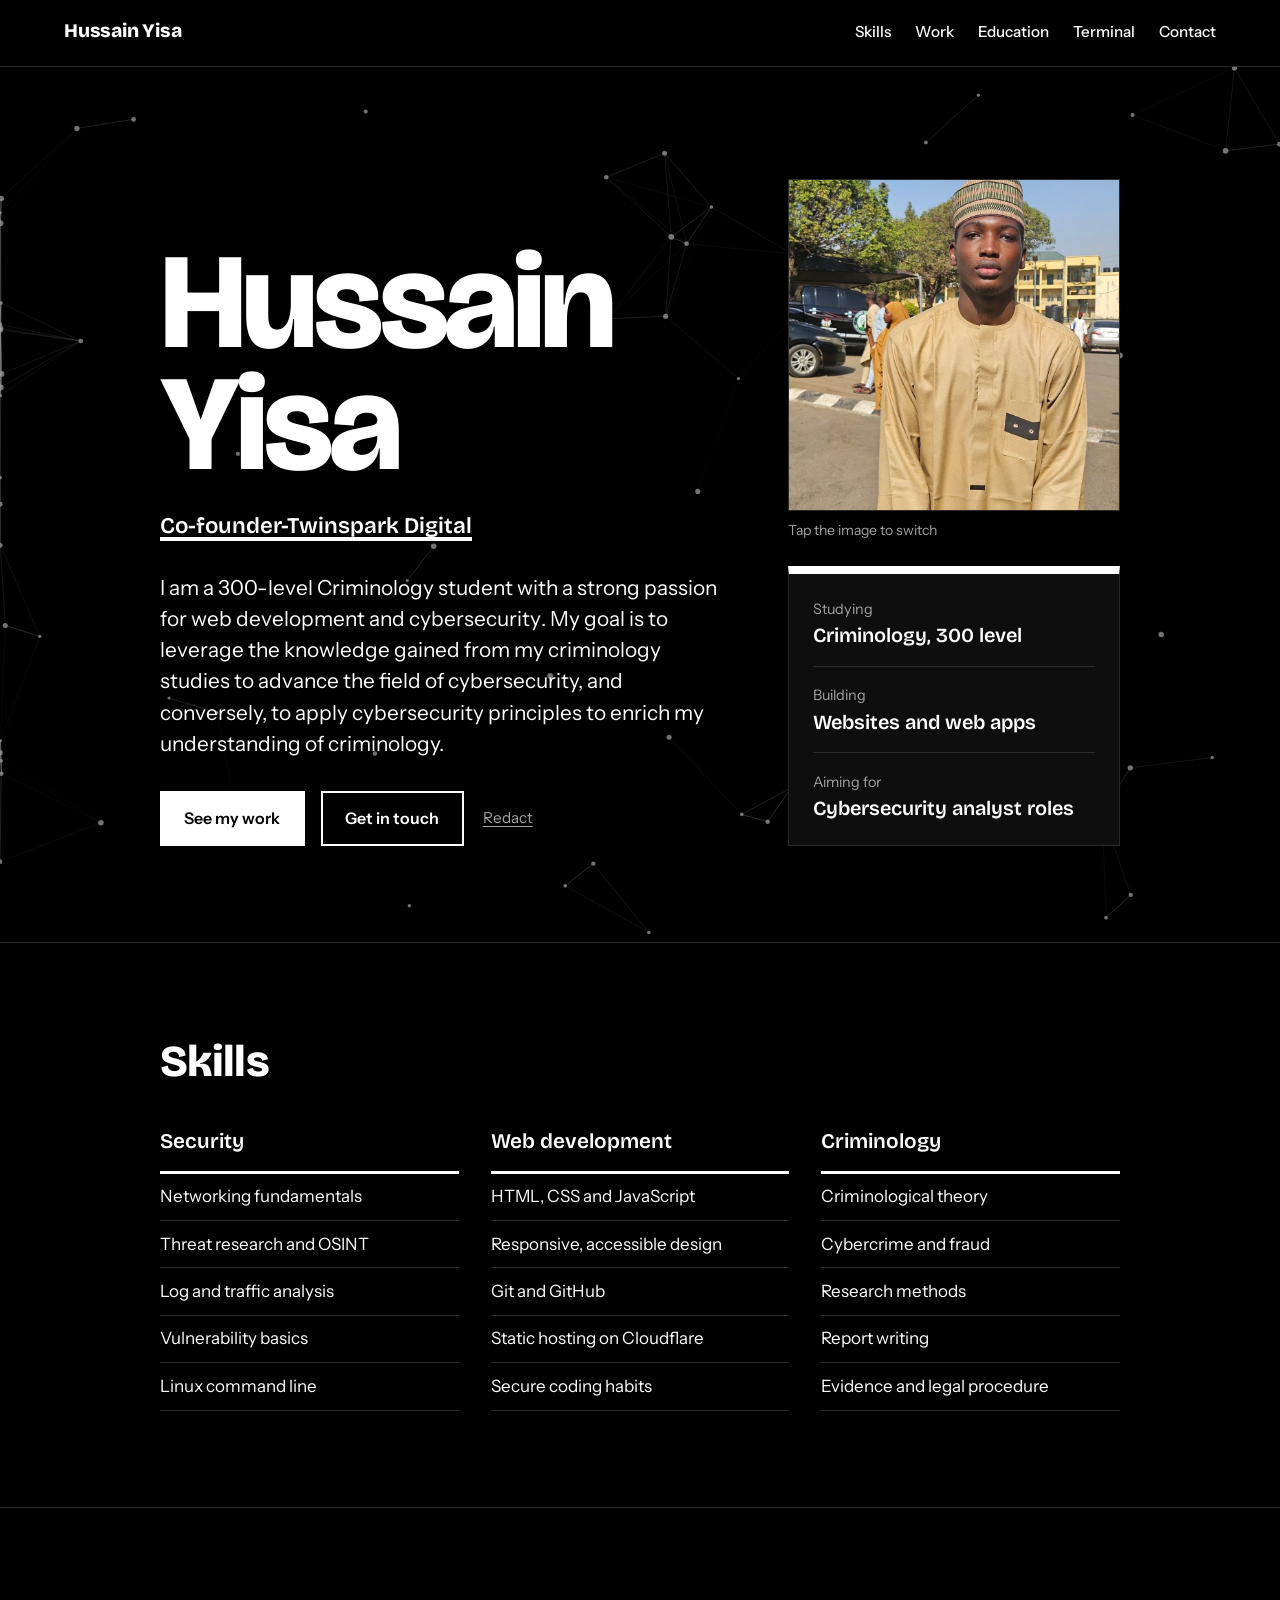
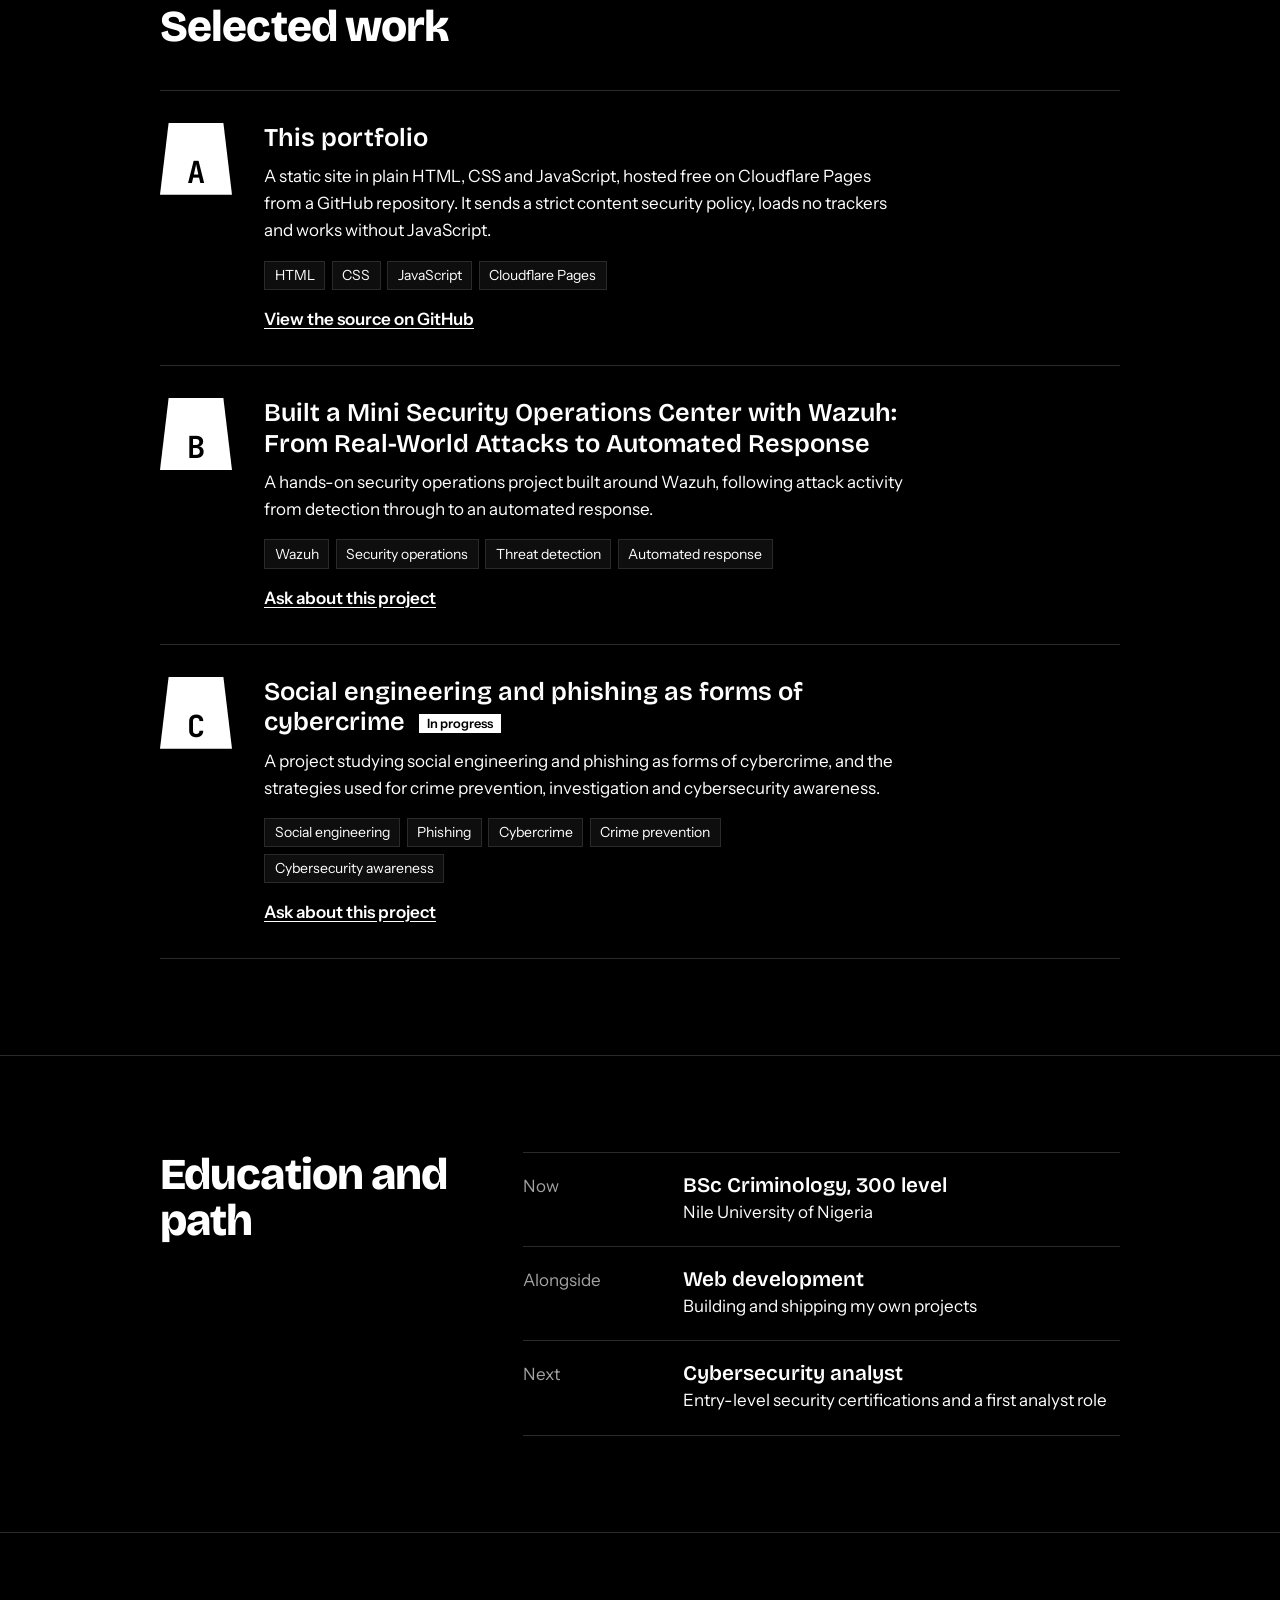
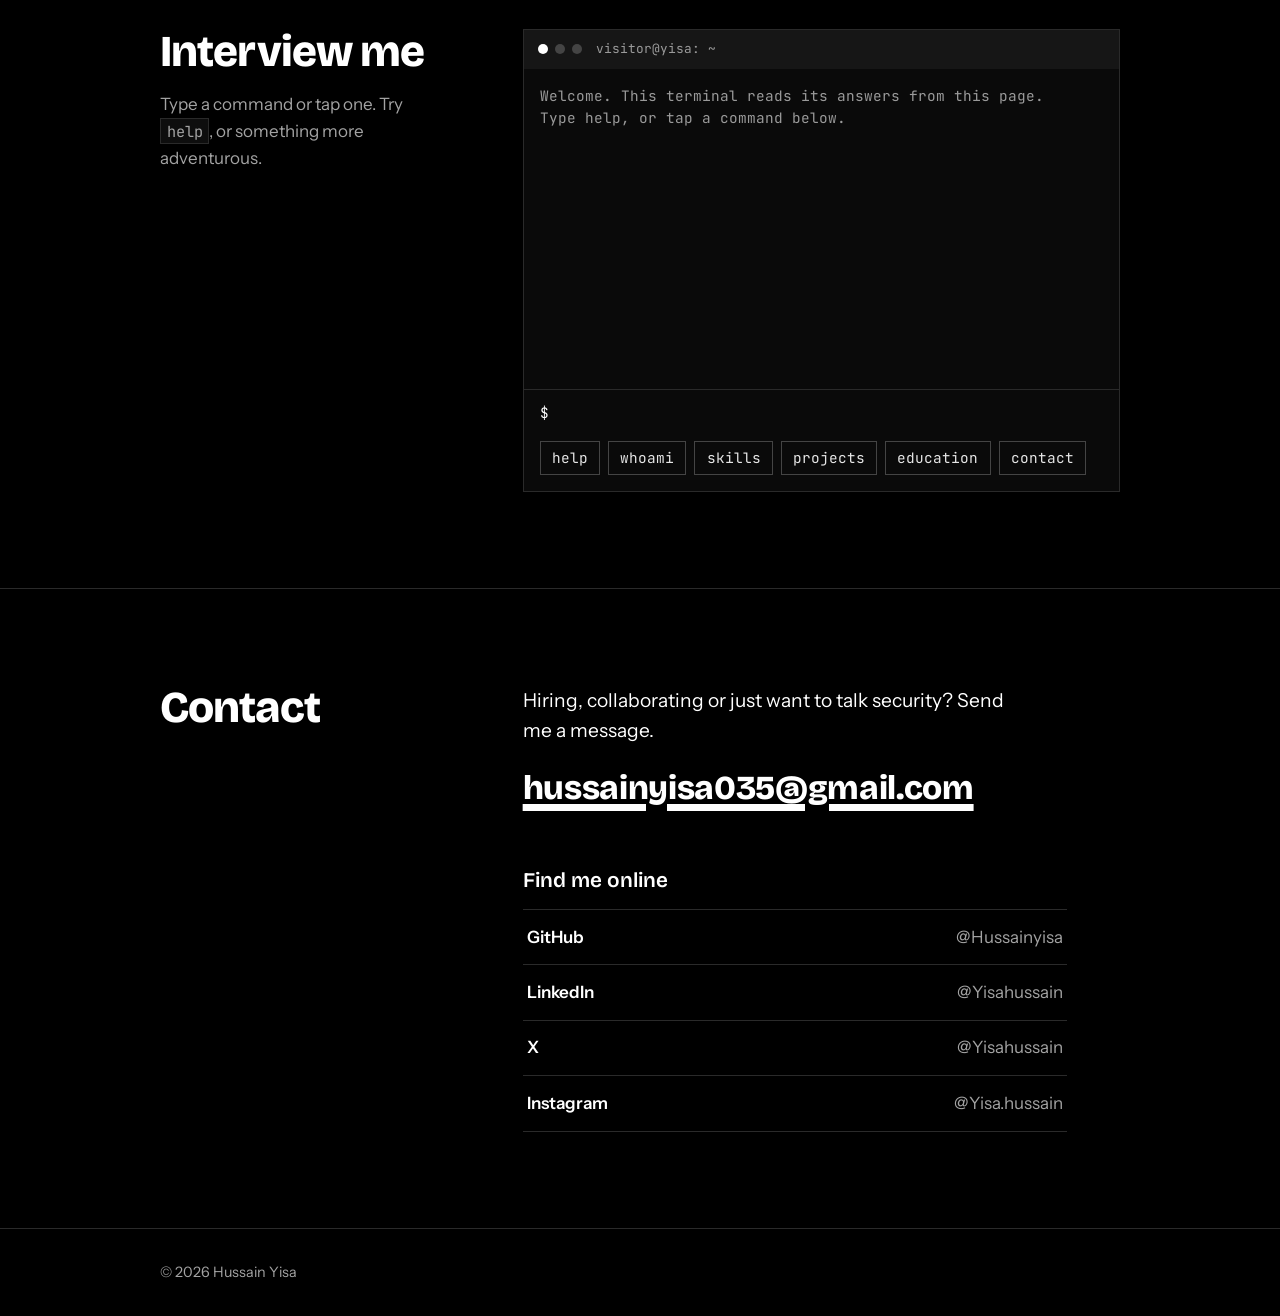
==== commit 86202614: "Update LinkedIn link and username in index.html" ====
--- a/index.html
+++ b/index.html
@@ -263,7 +263,7 @@
           <!-- EDIT: replace every YOUR-USERNAME with your real handle. Delete rows you don't use. -->
           <ul class="socials">
             <li><a href="https://github.com/hussainyisa"><span>GitHub</span><span>@Hussainyisa</span></a></li>
-            <li><a href="https://www.linkedin.com/in/YOUR-USERNAME"><span>LinkedIn</span><span>Yisahussain</span></a></li>
+            <li><a href="https://www.linkedin.com/in/hussain-yisa-403a96348/?isSelfProfile=true"><span>LinkedIn</span><span>@Yisahussain</span></a></li>
             <li><a href="https://x.com/YisaHussain"><span>X</span><span>@Yisahussain</span></a></li>
             <li><a href="https://www.instagram.com/Yisa.hussain"><span>Instagram</span><span>@Yisa.hussain</span></a></li>
             
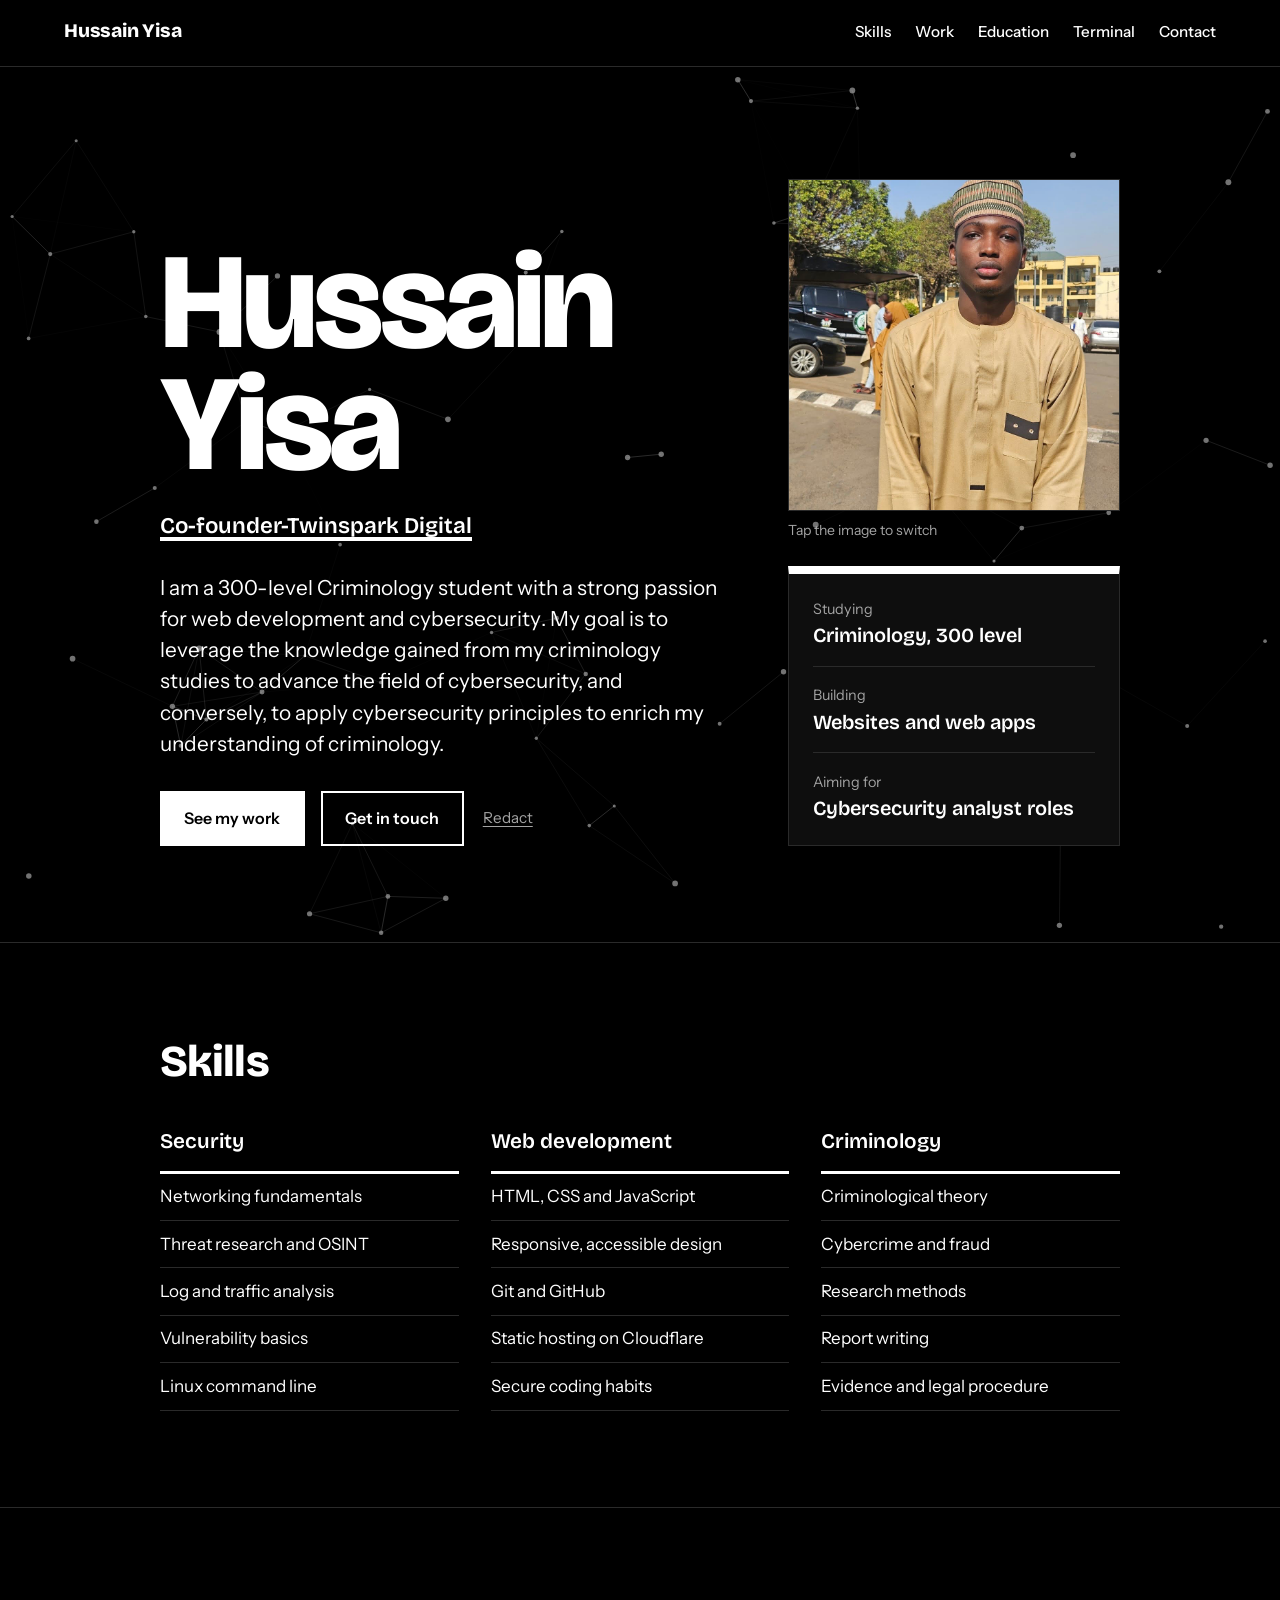
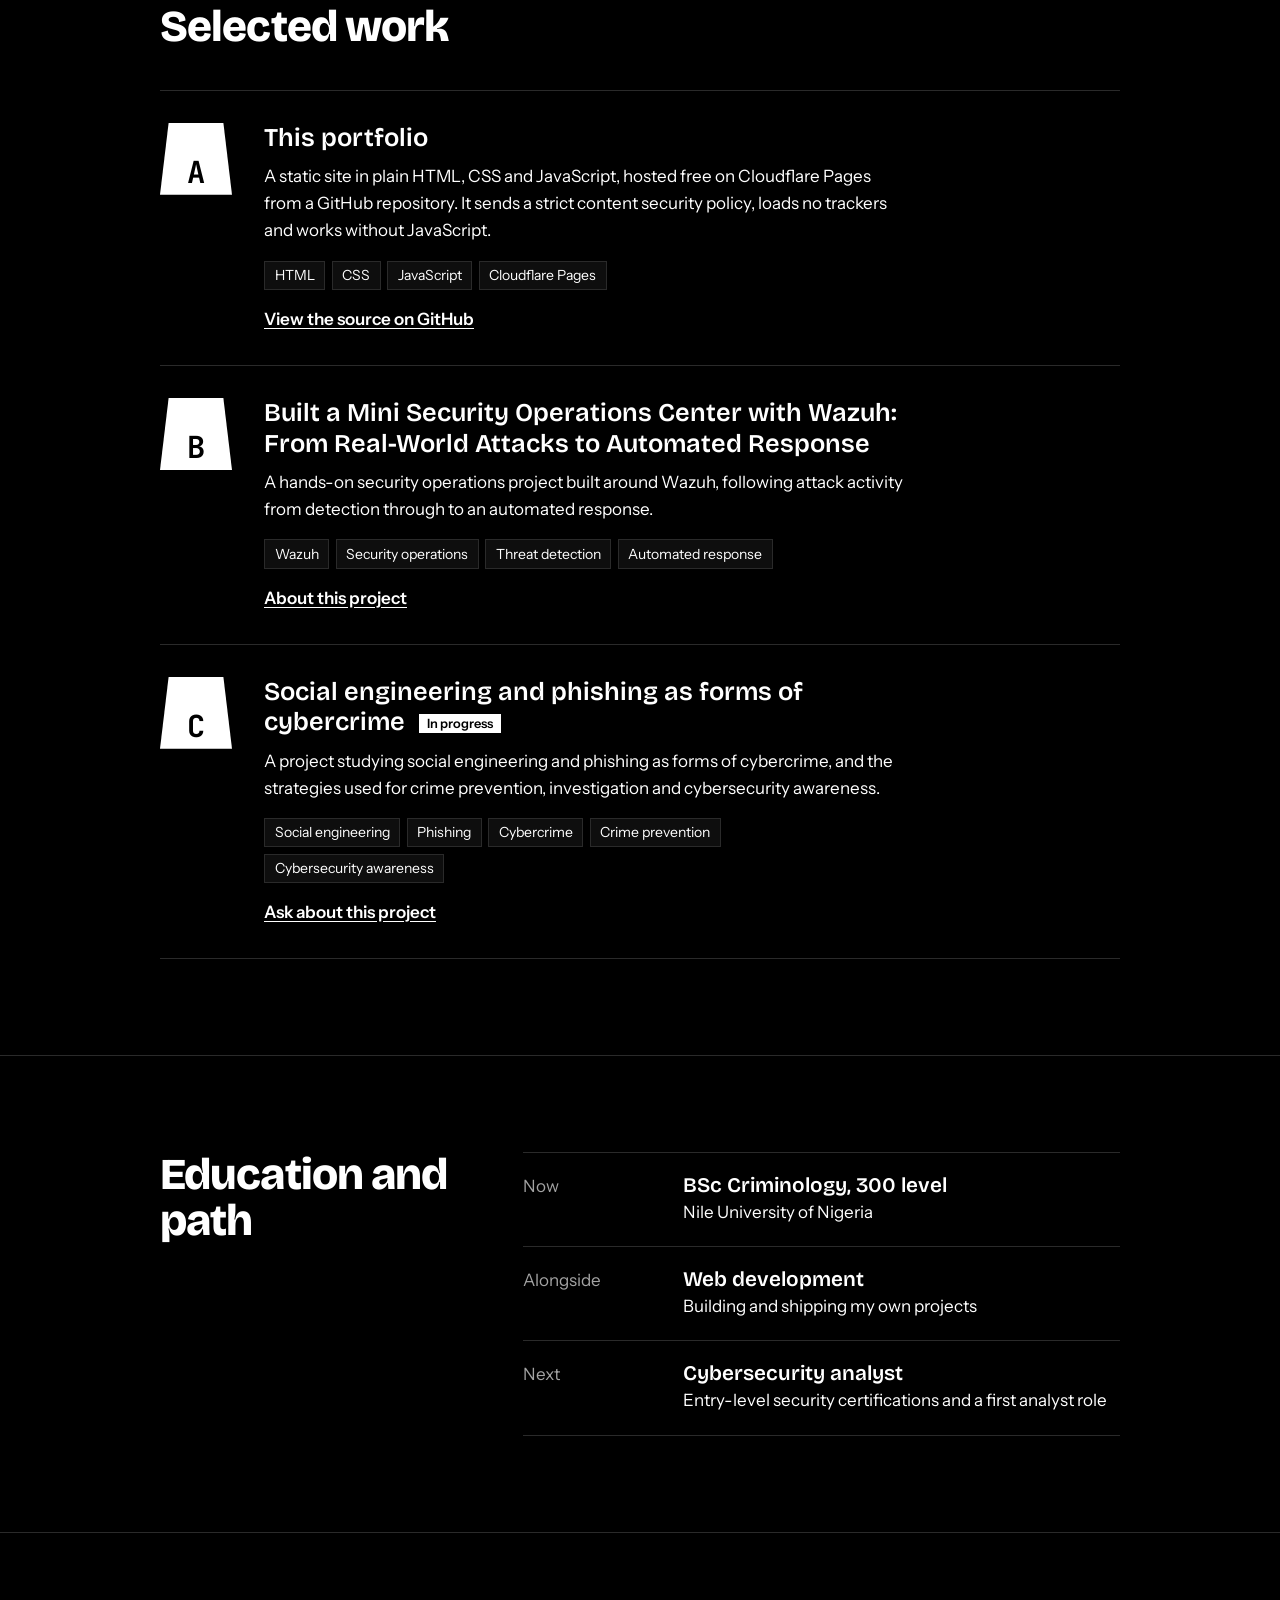
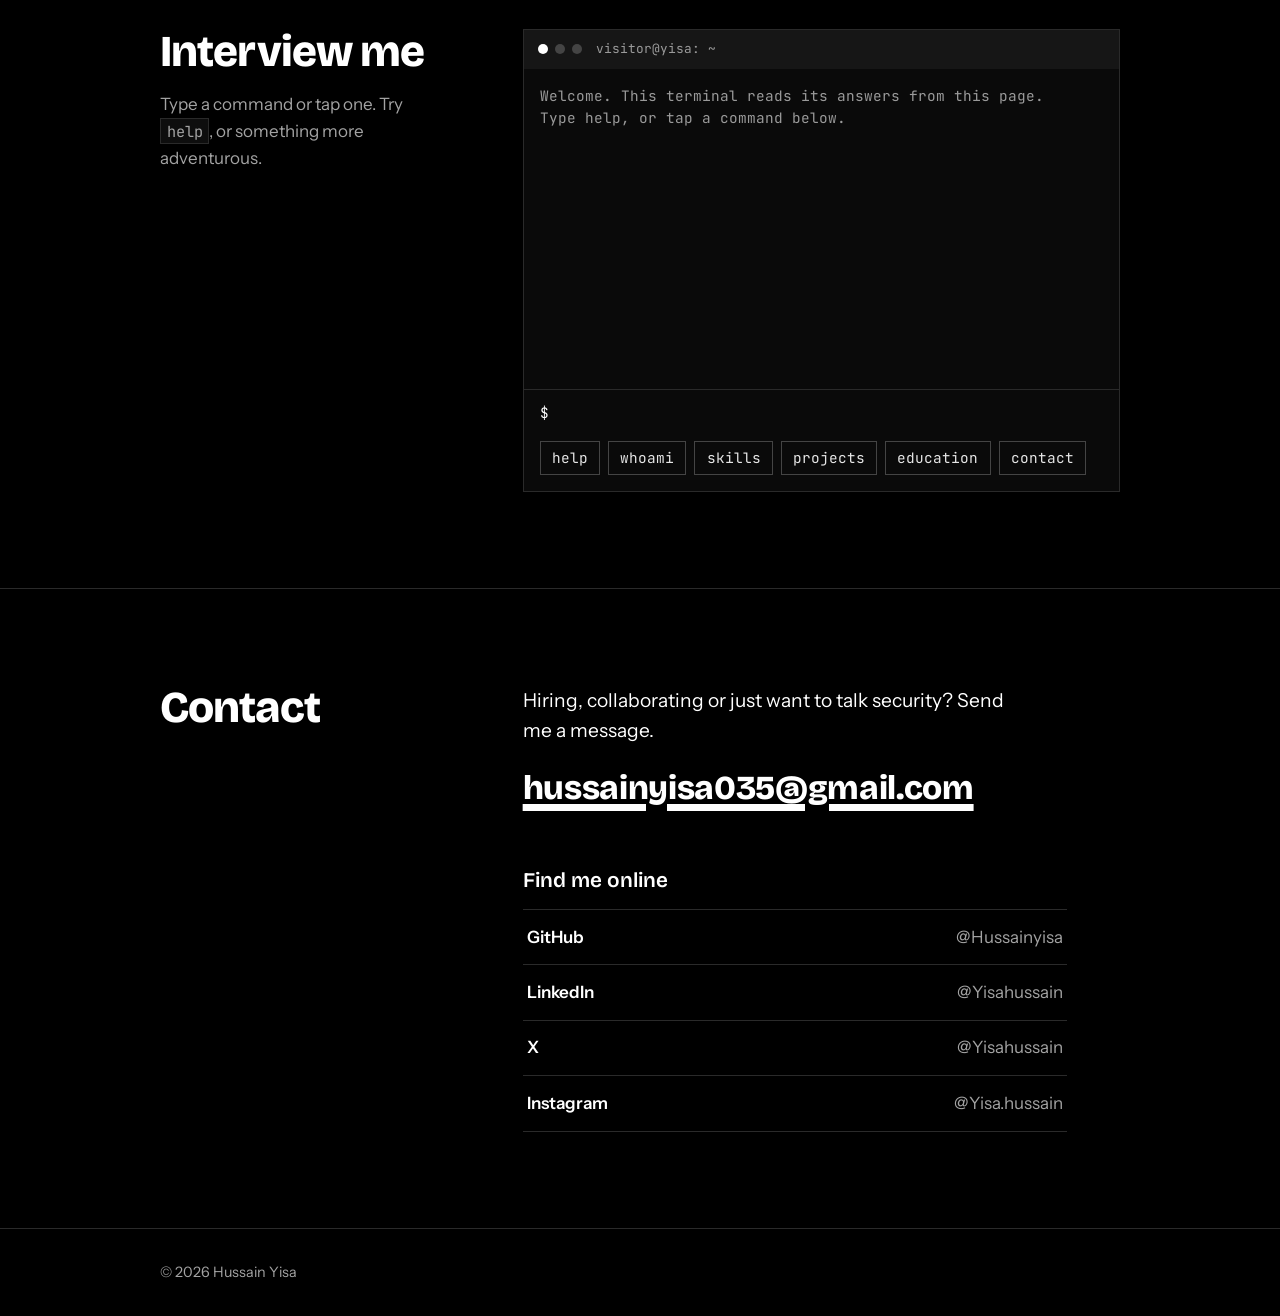
==== commit 9ec412c7: "Change link text from 'Ask about this project' to 'About this project'" ====
--- a/index.html
+++ b/index.html
@@ -174,7 +174,7 @@
               <ul class="tags">
                 <li>Wazuh</li><li>Security operations</li><li>Threat detection</li><li>Automated response</li>
               </ul>
-              <p class="links"><a href="https://medium.com/@hussainyisa035/building-a-mini-security-operations-center-with-wazuh-from-real-world-attacks-to-automated-ac2097ffe5f5">Ask about this project</a></p>
+              <p class="links"><a href="https://medium.com/@hussainyisa035/building-a-mini-security-operations-center-with-wazuh-from-real-world-attacks-to-automated-ac2097ffe5f5">About this project</a></p>
             </div>
           </li>
 
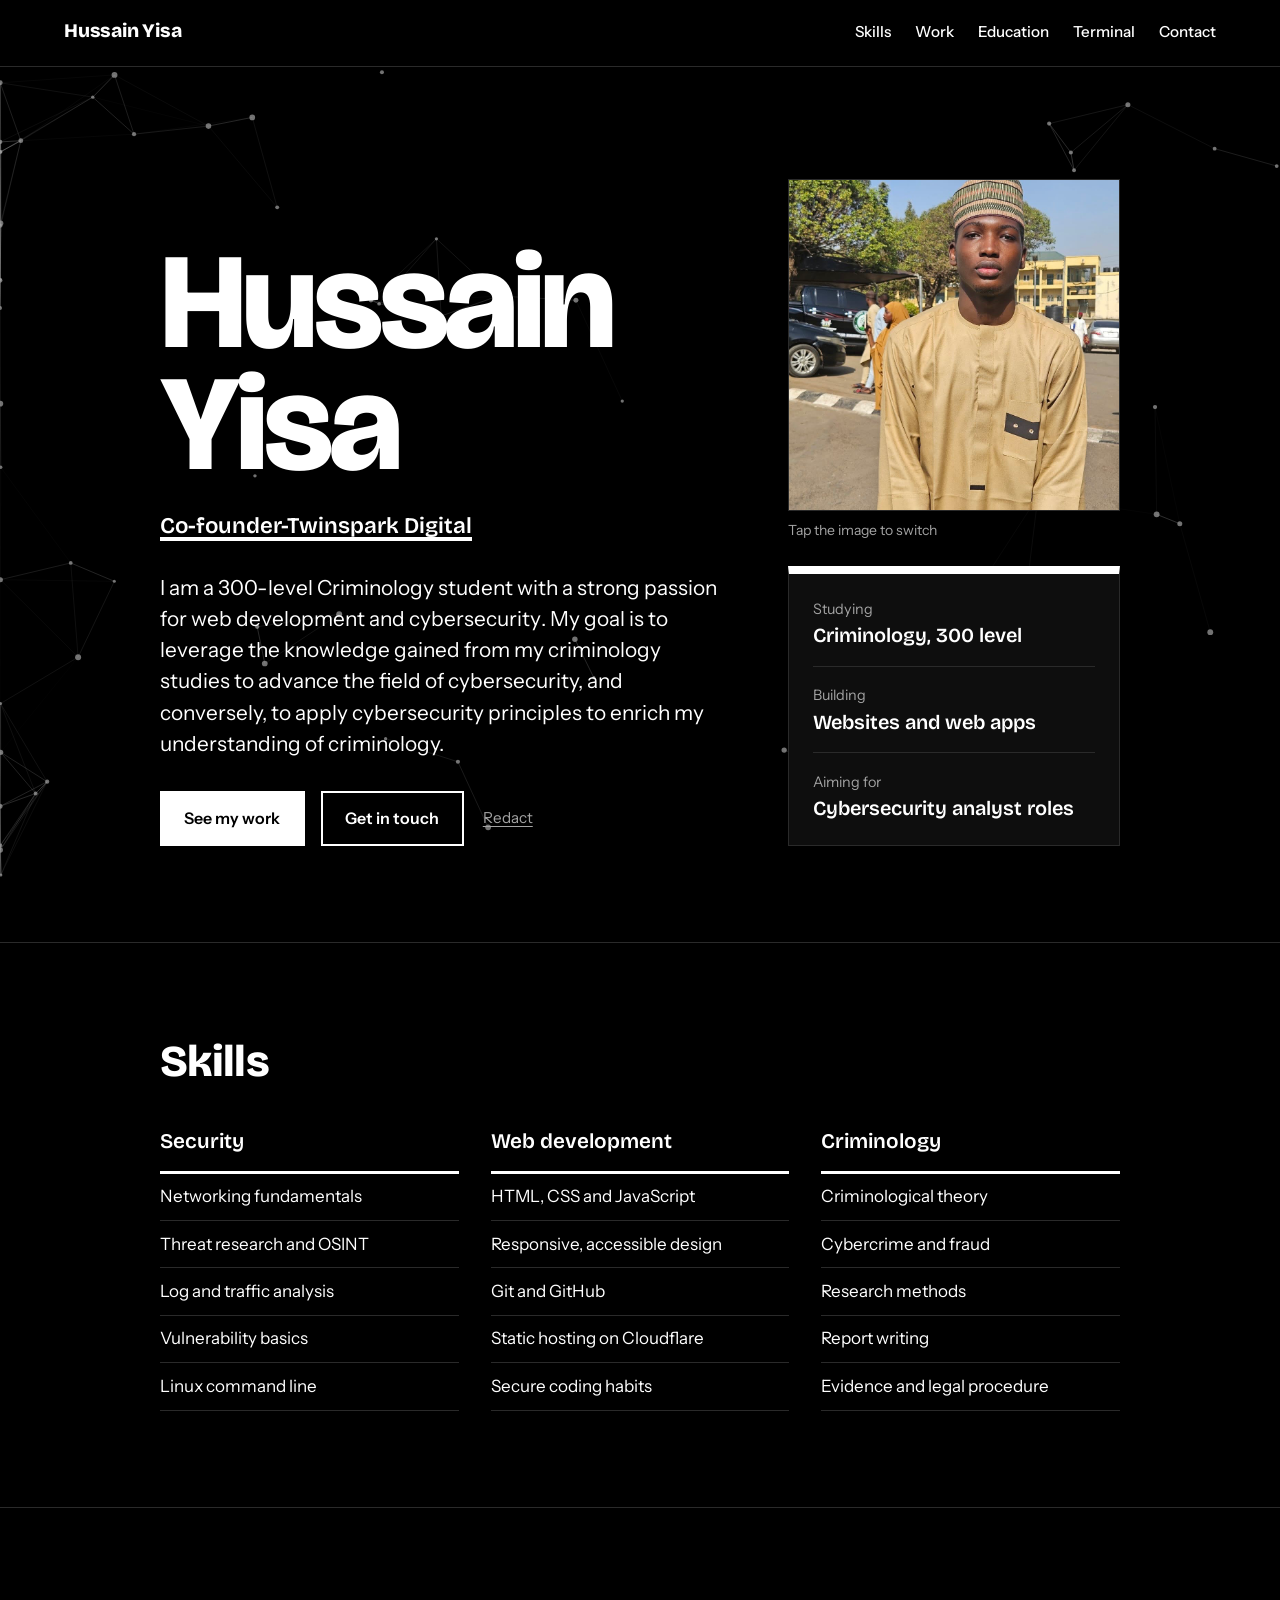
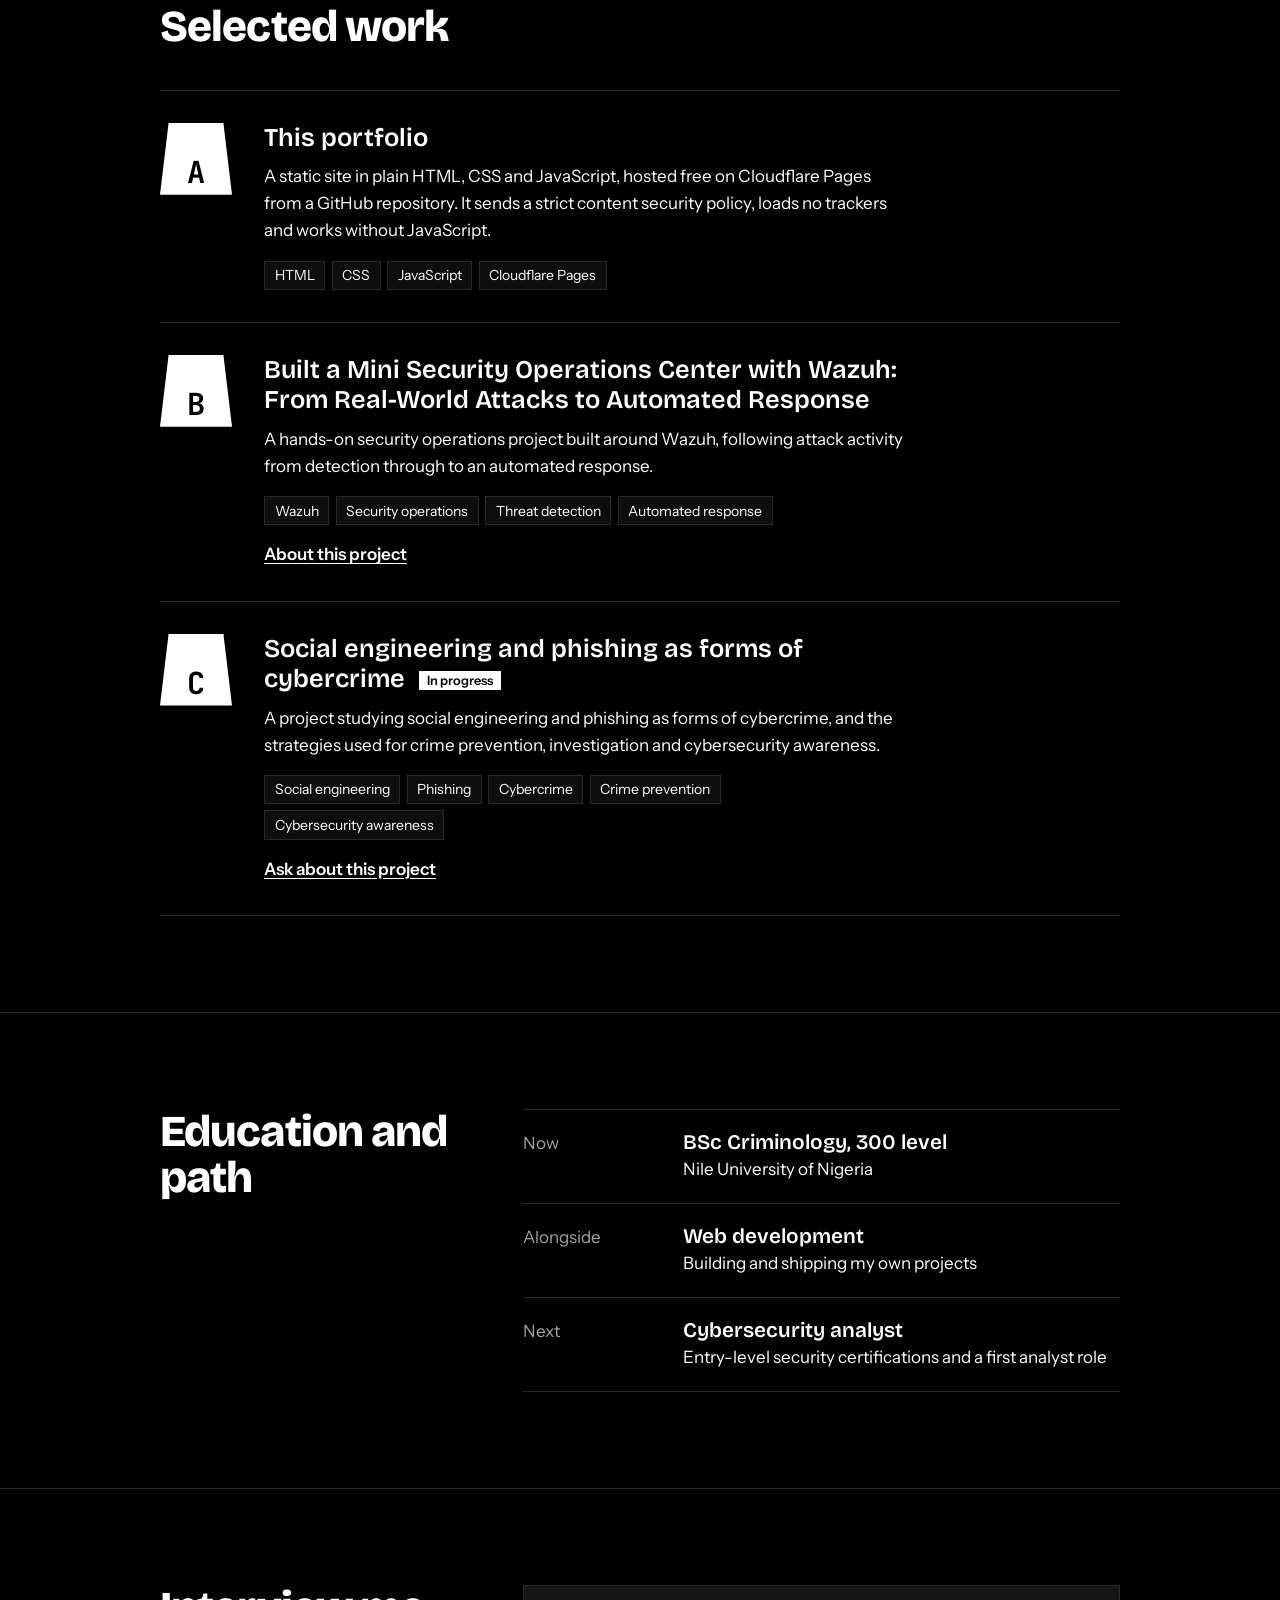
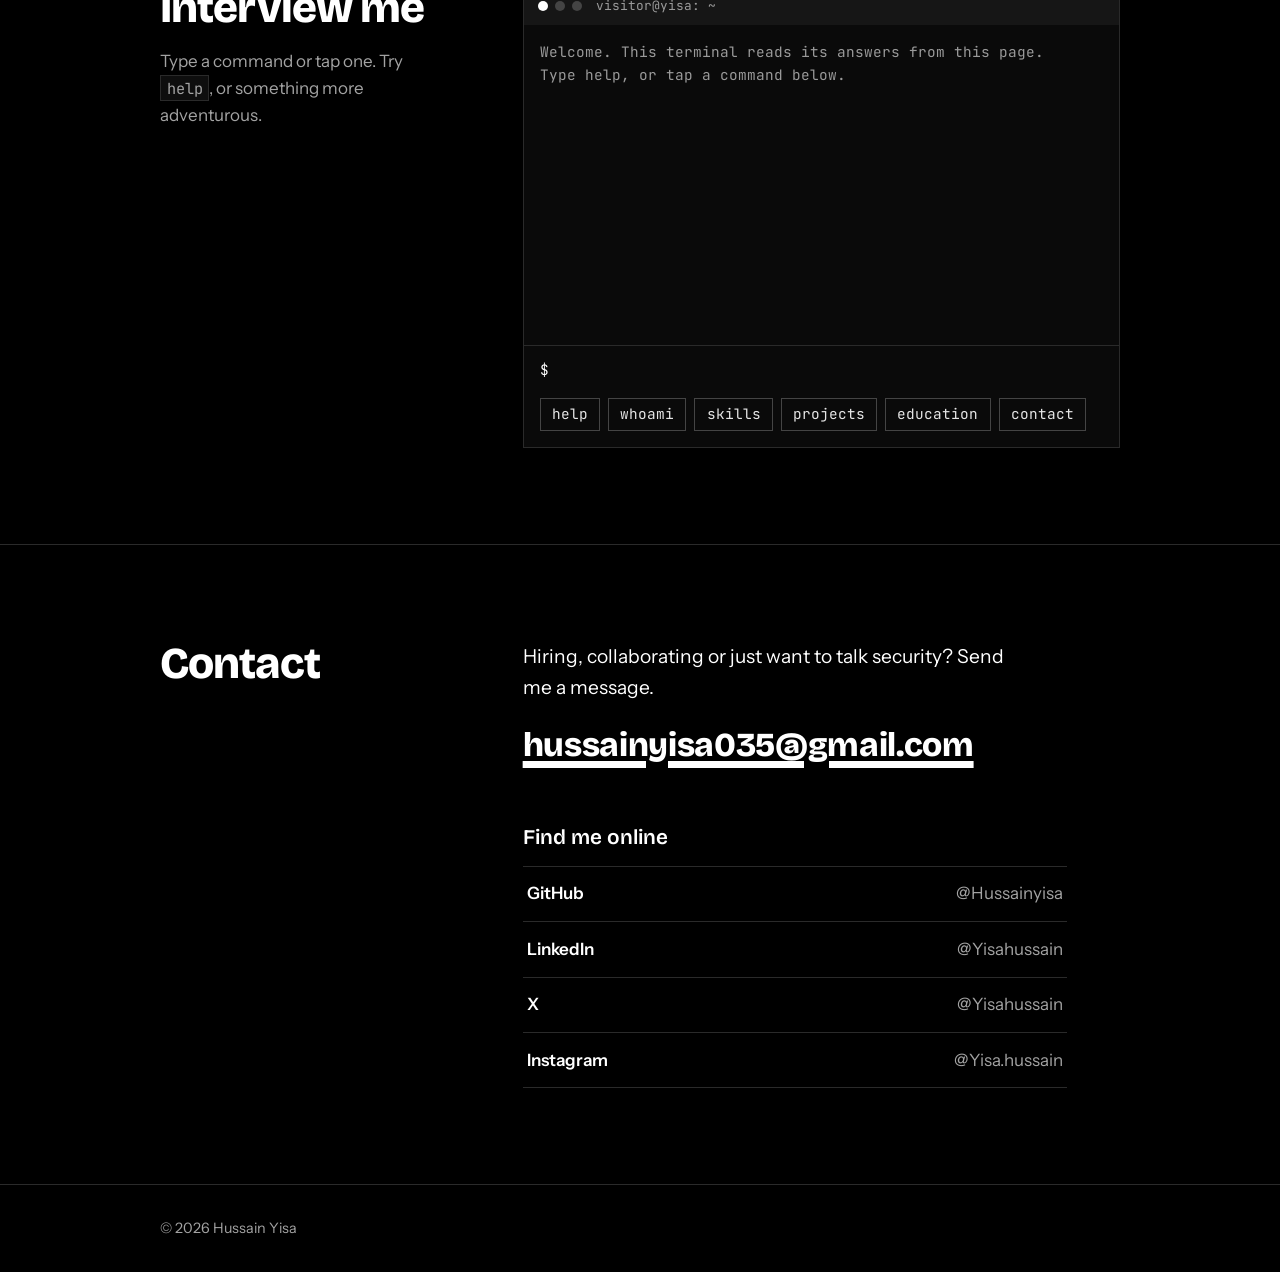
==== commit c21aa7c4: "Remove GitHub link placeholder from index.html" ====
--- a/index.html
+++ b/index.html
@@ -158,7 +158,7 @@
                 <li>HTML</li><li>CSS</li><li>JavaScript</li><li>Cloudflare Pages</li>
               </ul>
               <!-- EDIT: replace YOUR-USERNAME and YOUR-REPO with your GitHub details. -->
-              <p class="links"><a href="https://github.com/YOUR-USERNAME/YOUR-REPO">View the source on GitHub</a></p>
+              
             </div>
           </li>
 
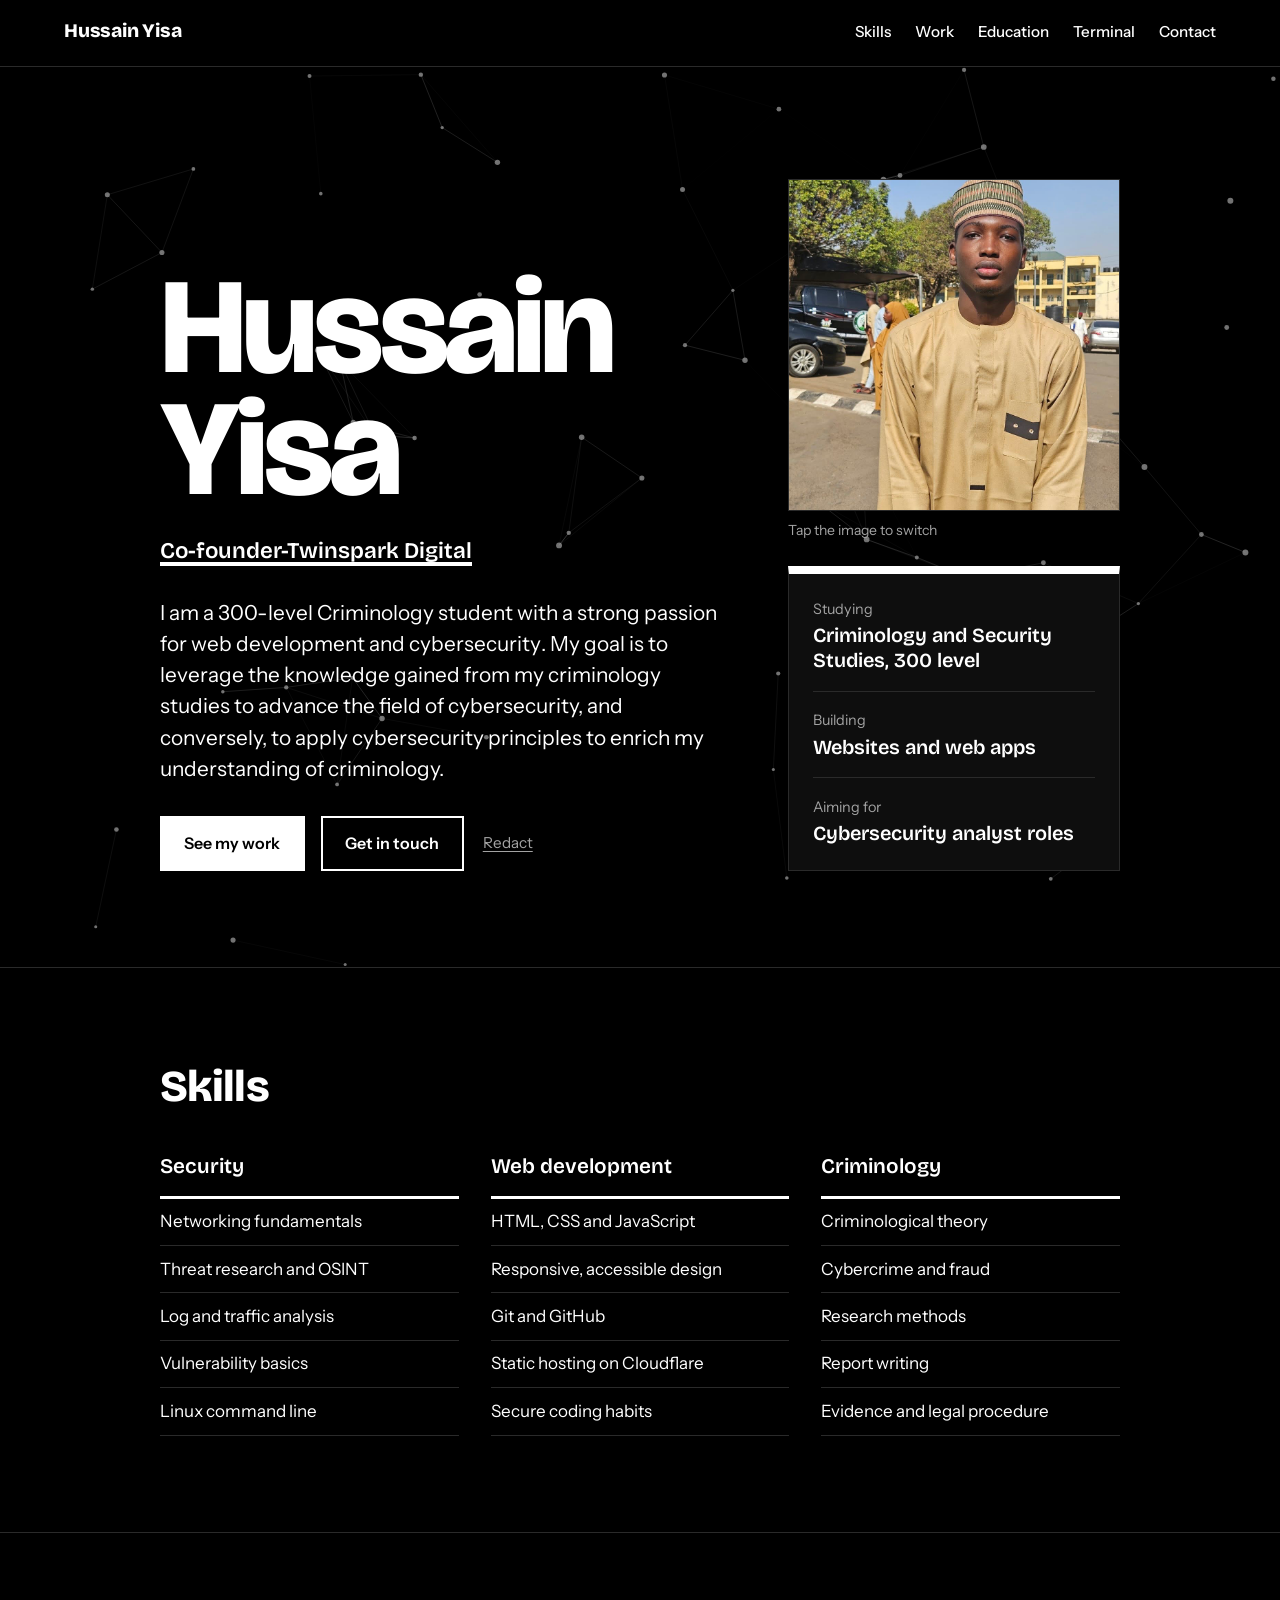
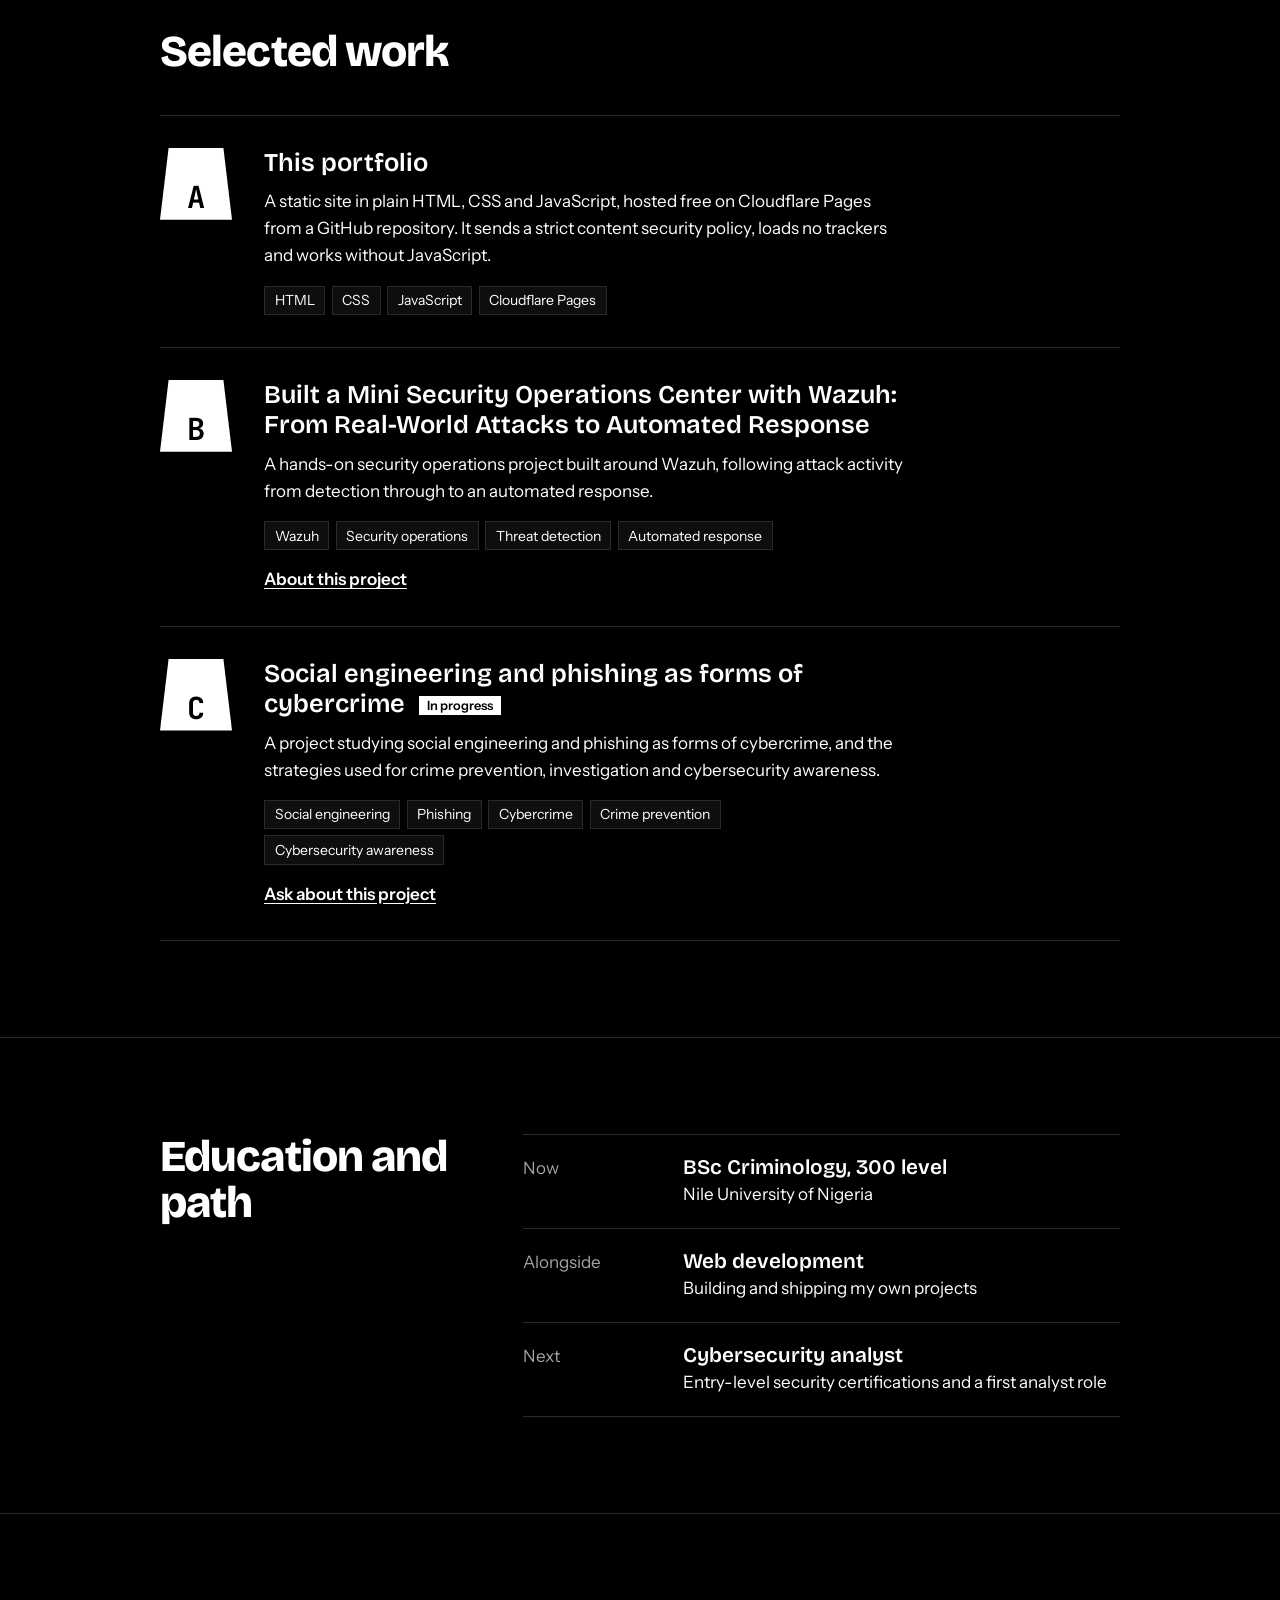
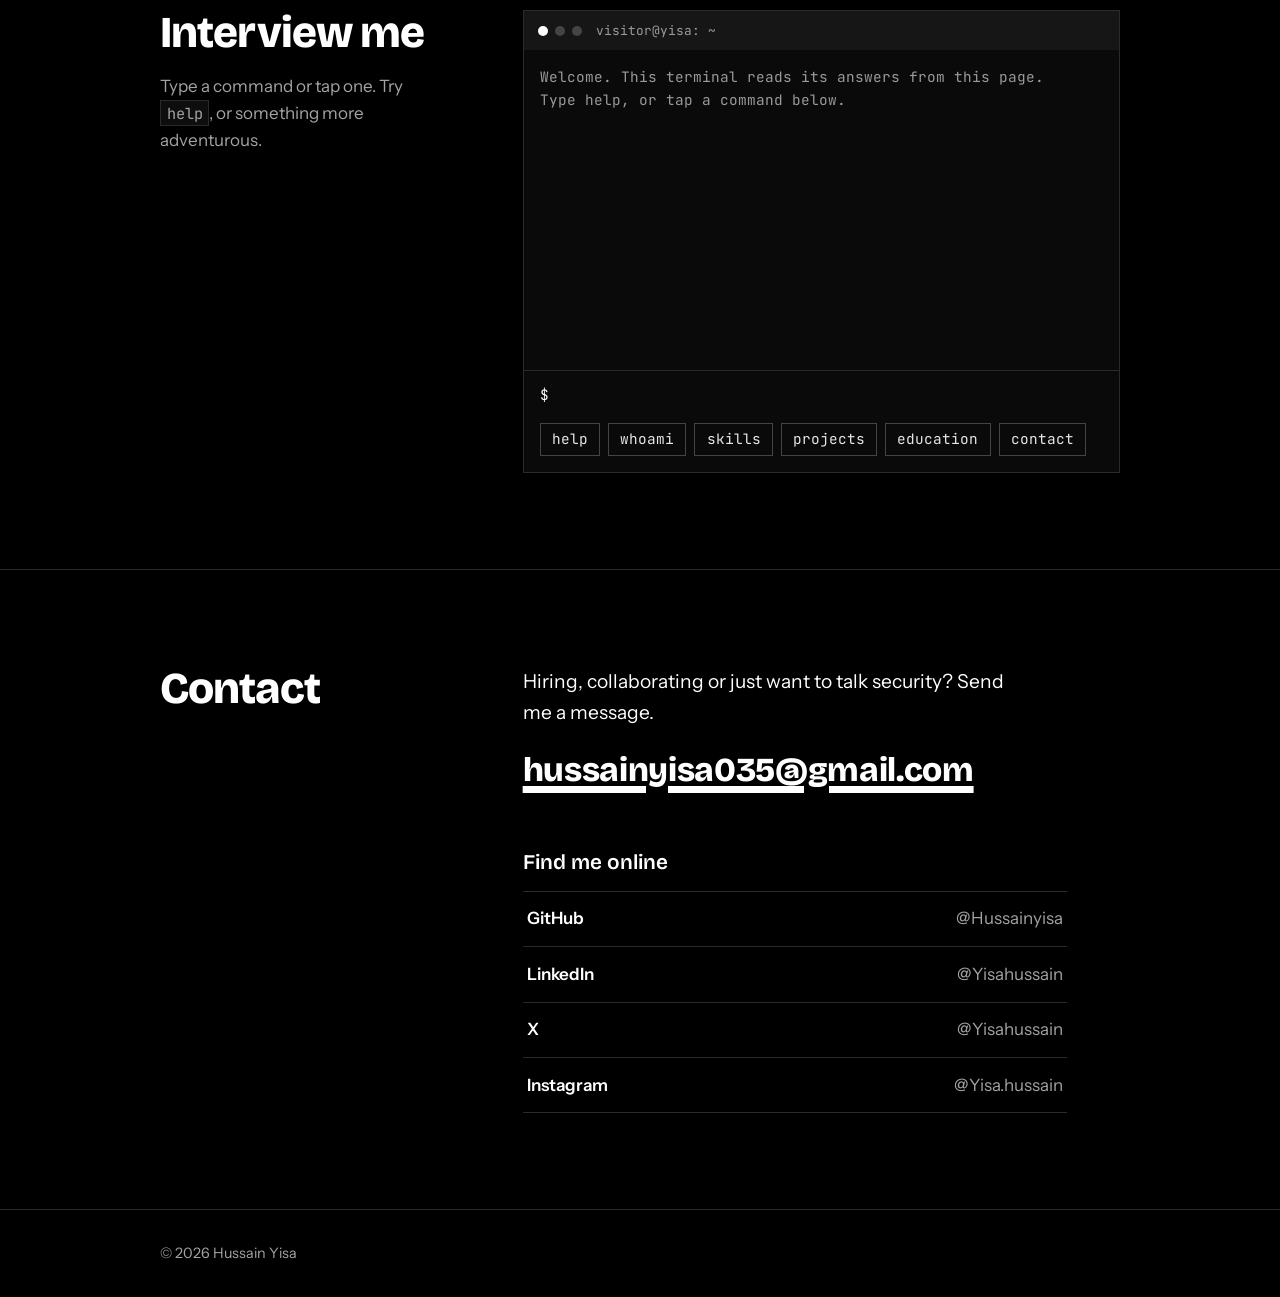
==== commit eb4e0fa7: "Update course description in file summary" ====
--- a/index.html
+++ b/index.html
@@ -83,7 +83,7 @@
             <dl>
               <div>
                 <dt>Studying</dt>
-                <dd>Criminology, 300 level</dd>
+                <dd>Criminology and Security Studies, 300 level</dd>
               </div>
               <div>
                 <dt>Building</dt>
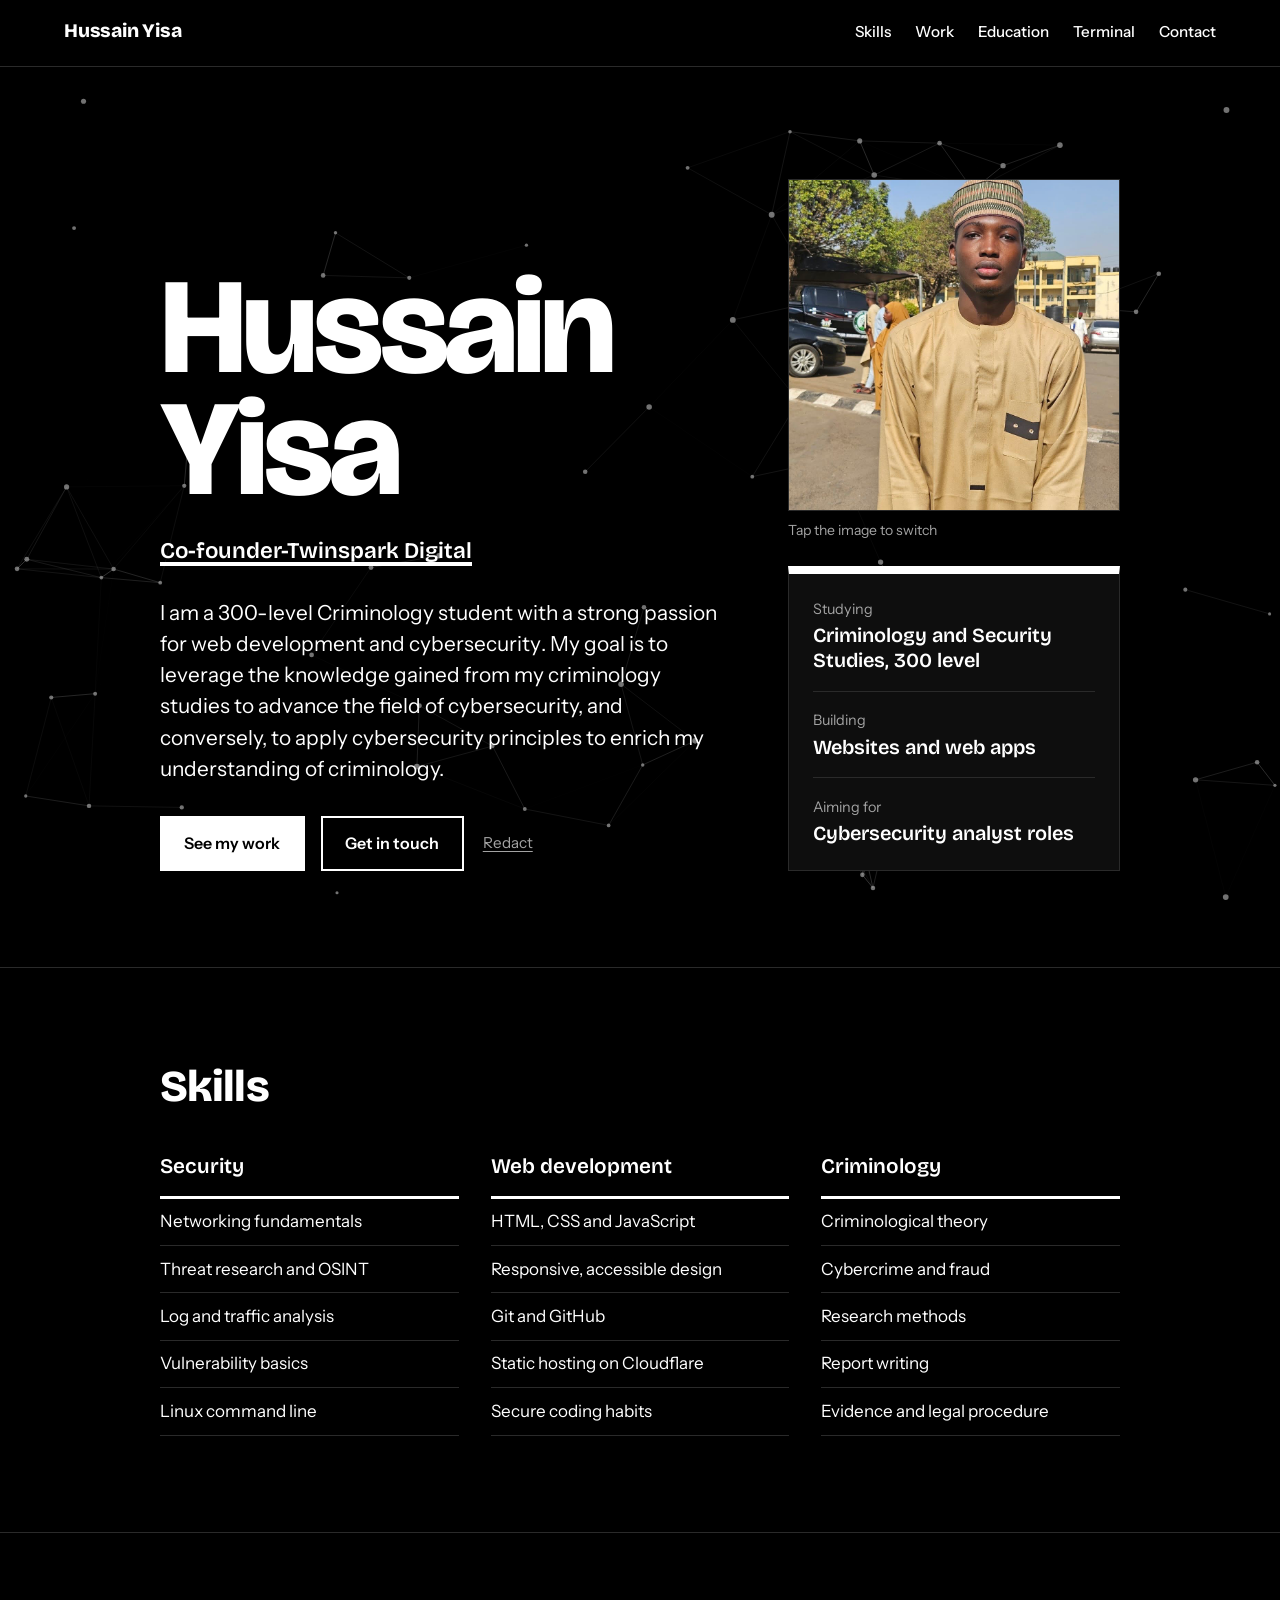
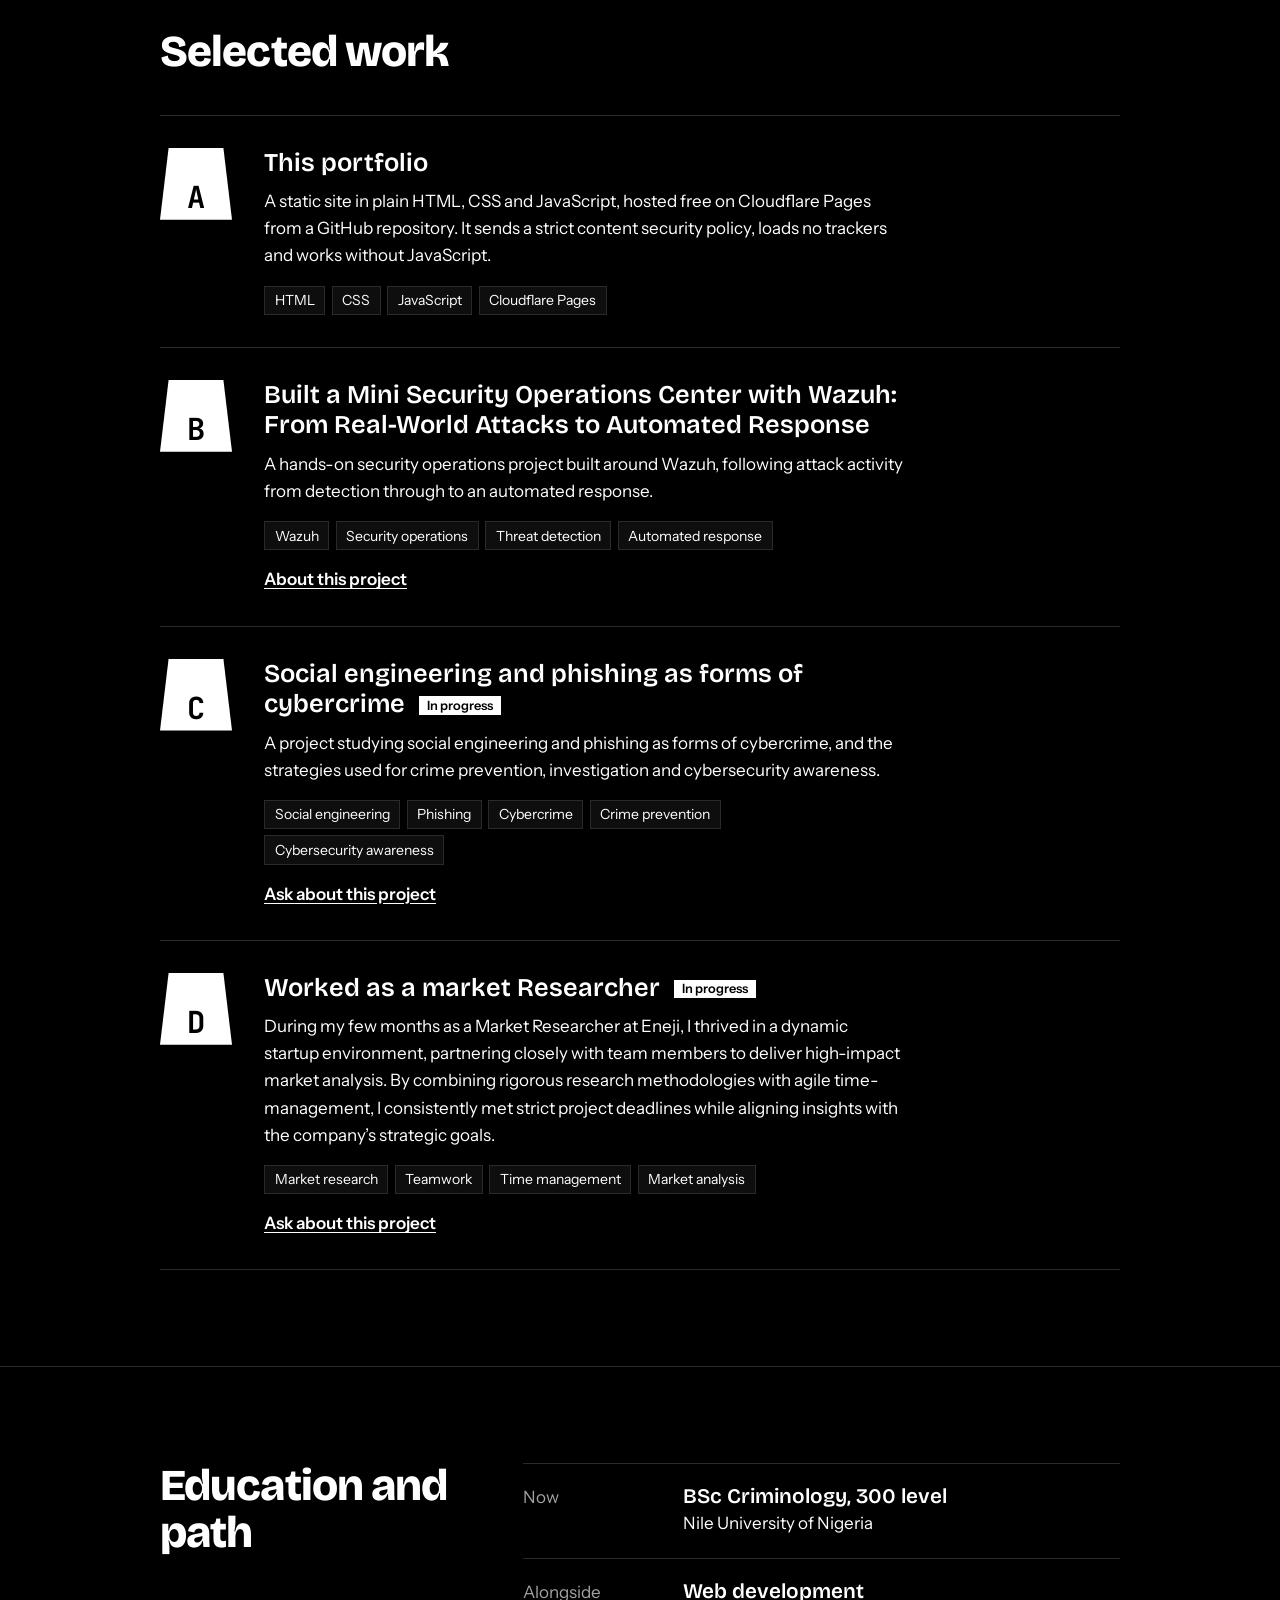
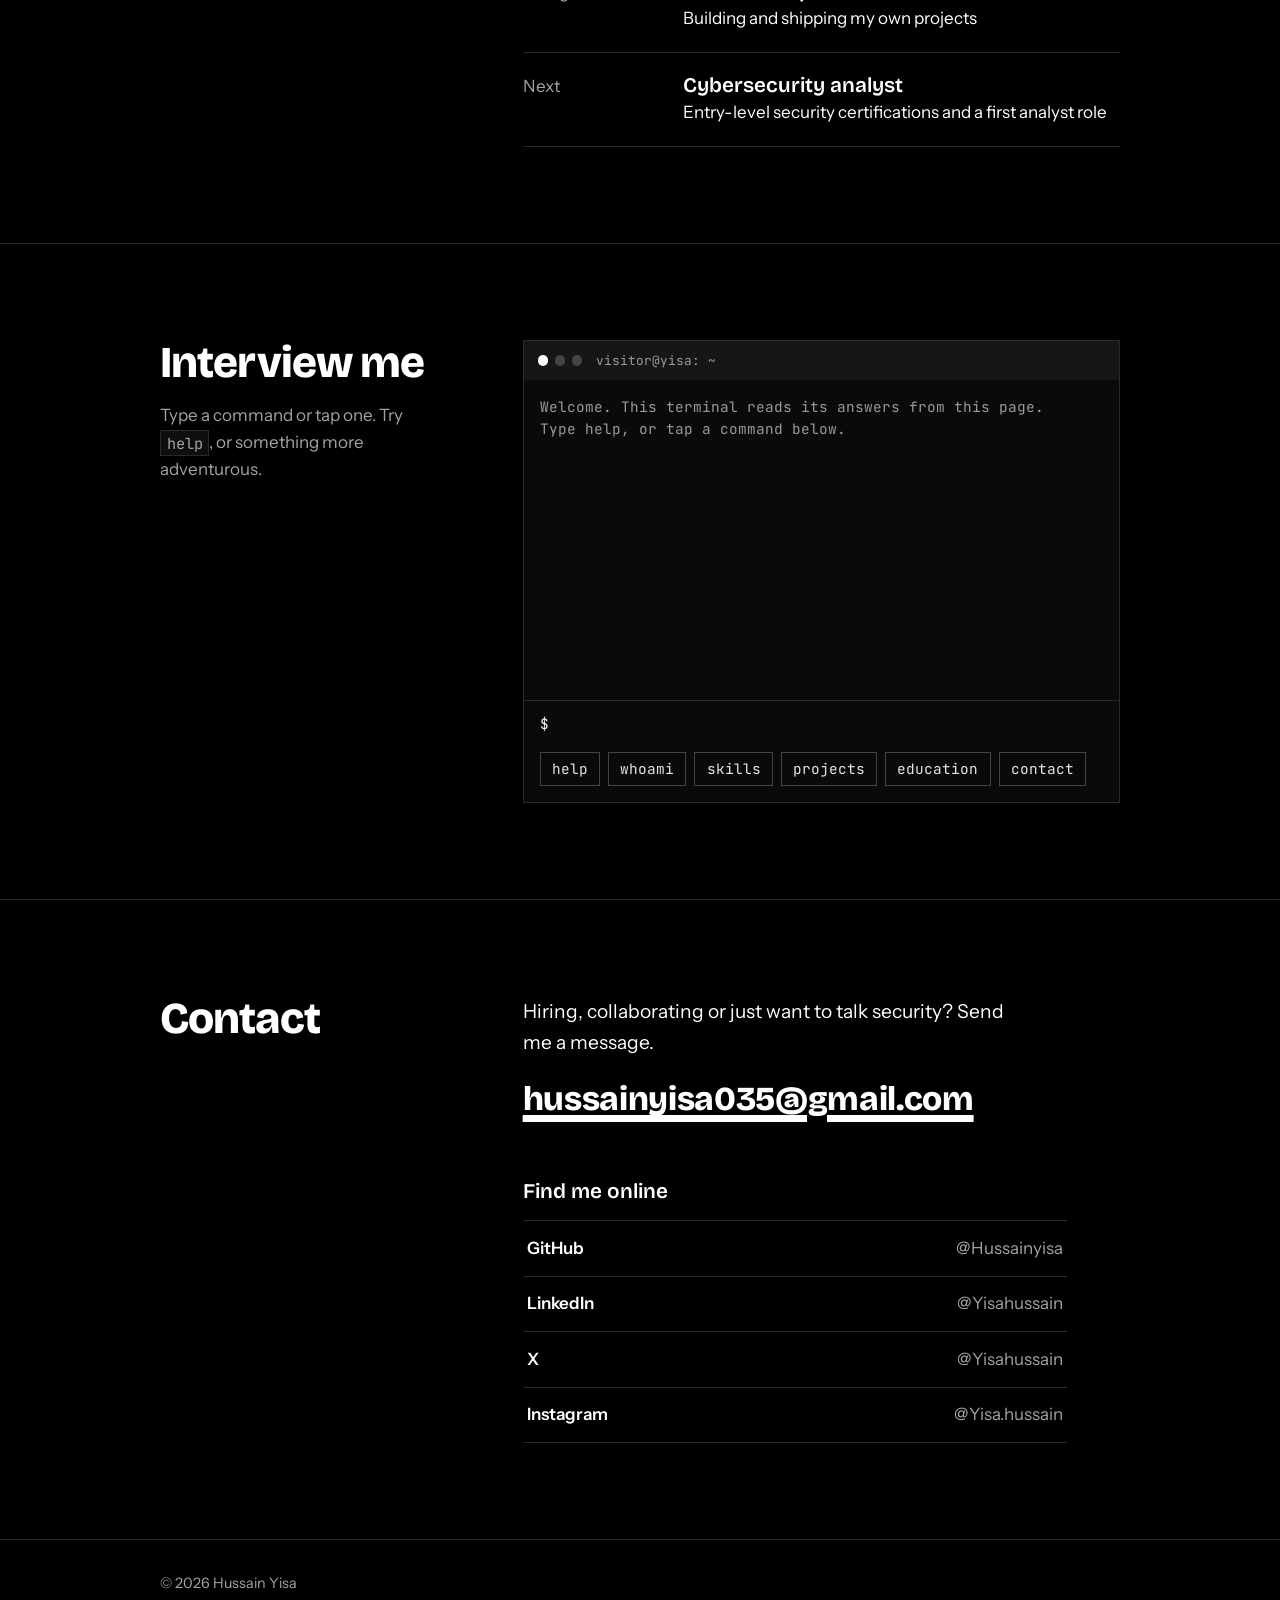
==== commit 908351c1: "Add Market Researcher experience exhibit Added a new exhibit section detailing experience as a Marke" ====
--- a/index.html
+++ b/index.html
@@ -193,6 +193,20 @@
             </div>
           </li>
 
+          <li class="exhibit">
+            <span class="marker" aria-label="Exhibit D">D</span>
+            <div class="exhibit-body">
+              <h3>Worked as a market Researcher <span class="status">In progress</span></h3>
+              <p>
+                During my few months as a Market Researcher at Eneji, I thrived in a dynamic startup environment, partnering closely with team members to deliver high-impact market analysis. By combining rigorous research methodologies with agile time-management, I consistently met strict project deadlines while aligning insights with the company’s strategic goals. 
+              </p>
+              <ul class="tags">
+                <li>Market research</li><li>Teamwork</li><li>Time management</li><li>Market analysis</li>
+              </ul>
+              <p class="links"><a href="https://medium.com/@hussainyisa035/building-a-mini-security-operations-center-with-wazuh-from-real-world-attacks-to-automated-ac2097ffe5f5">Ask about this project</a></p>
+            </div>
+          </li>
+
         </ol>
       </div>
     </section>
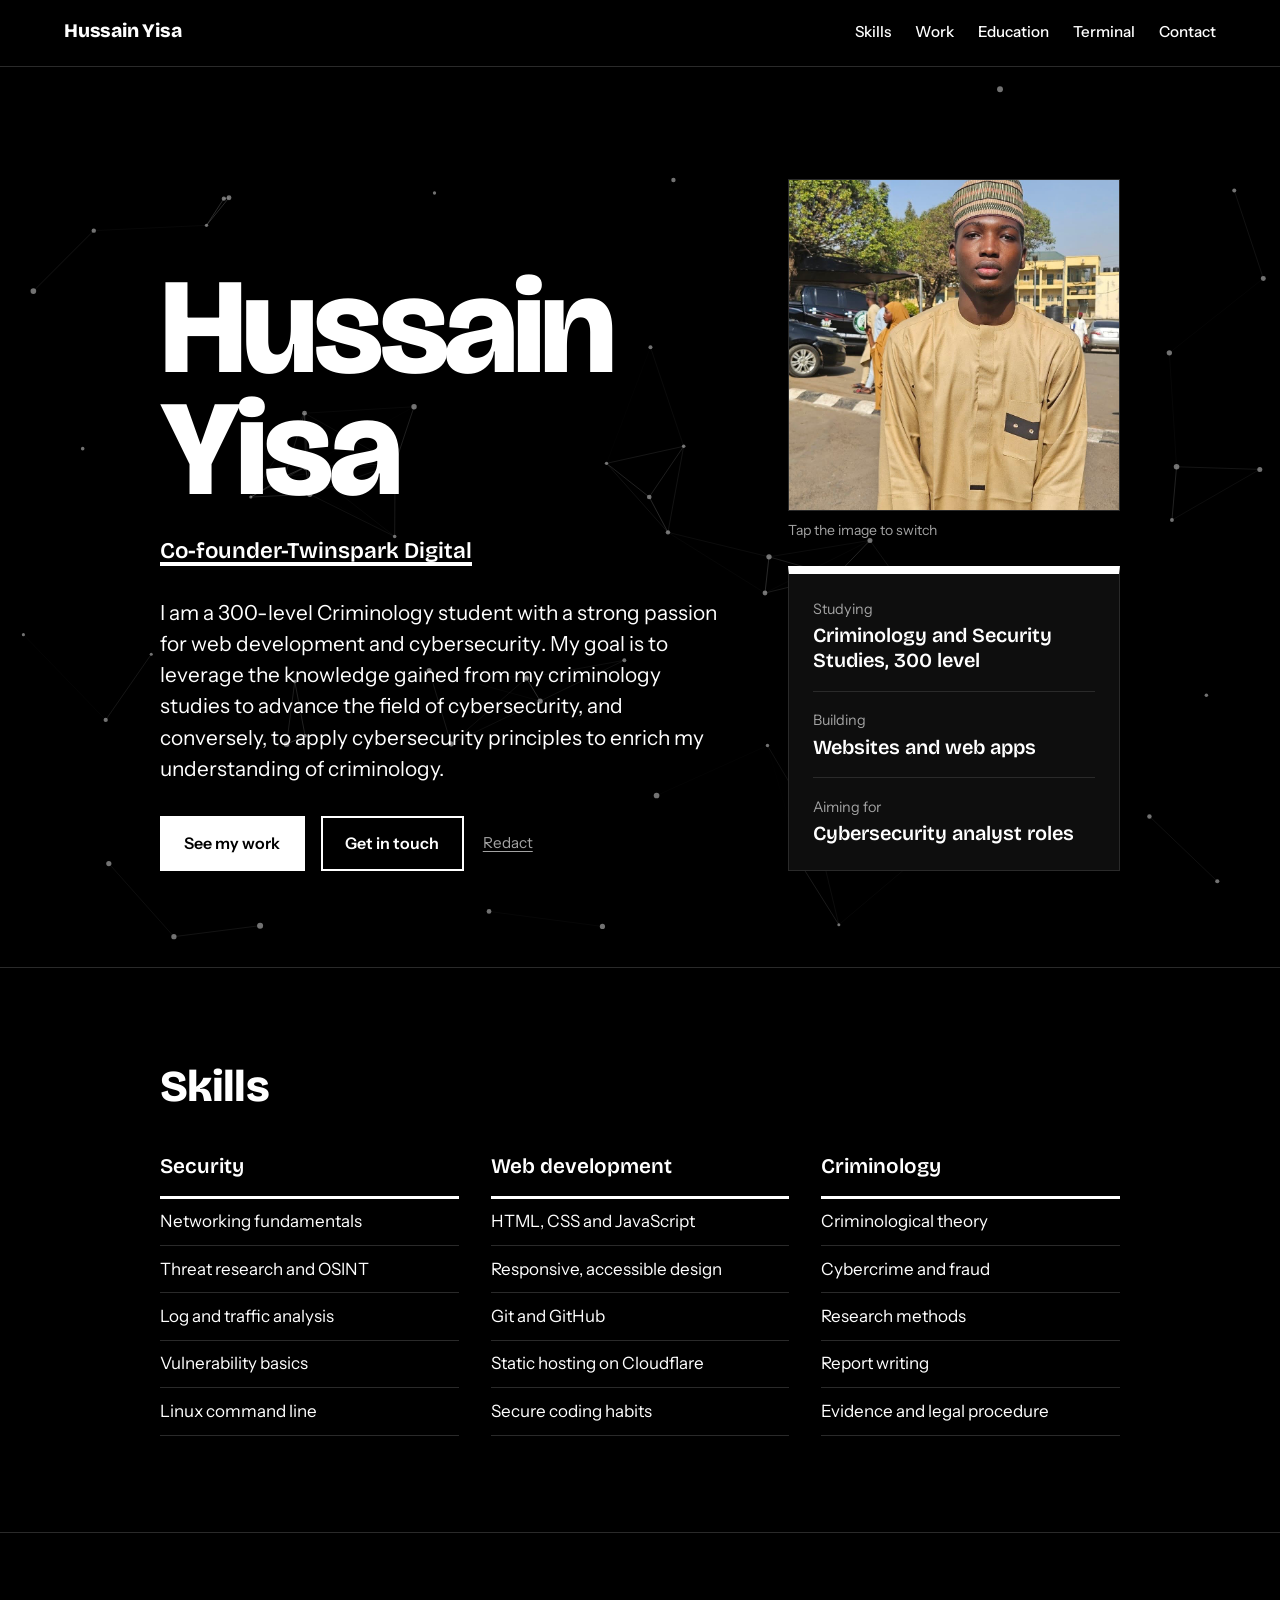
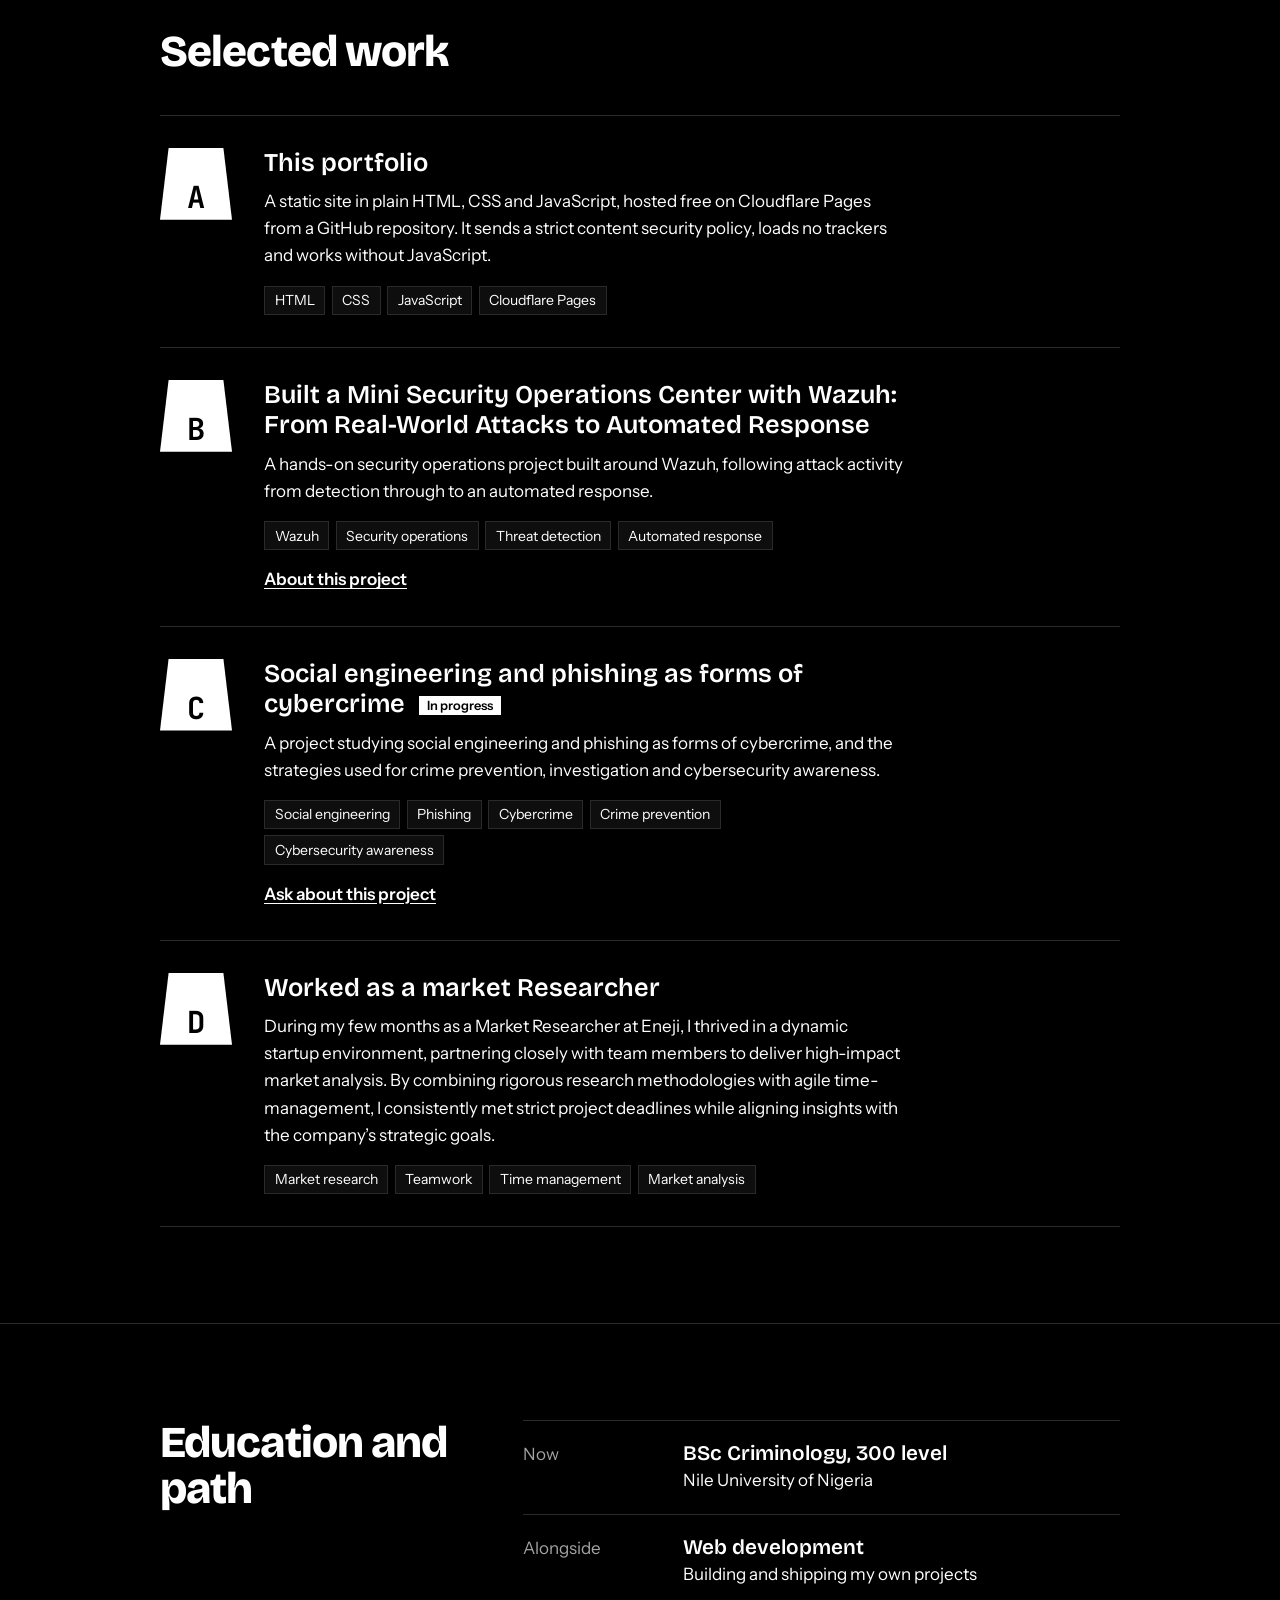
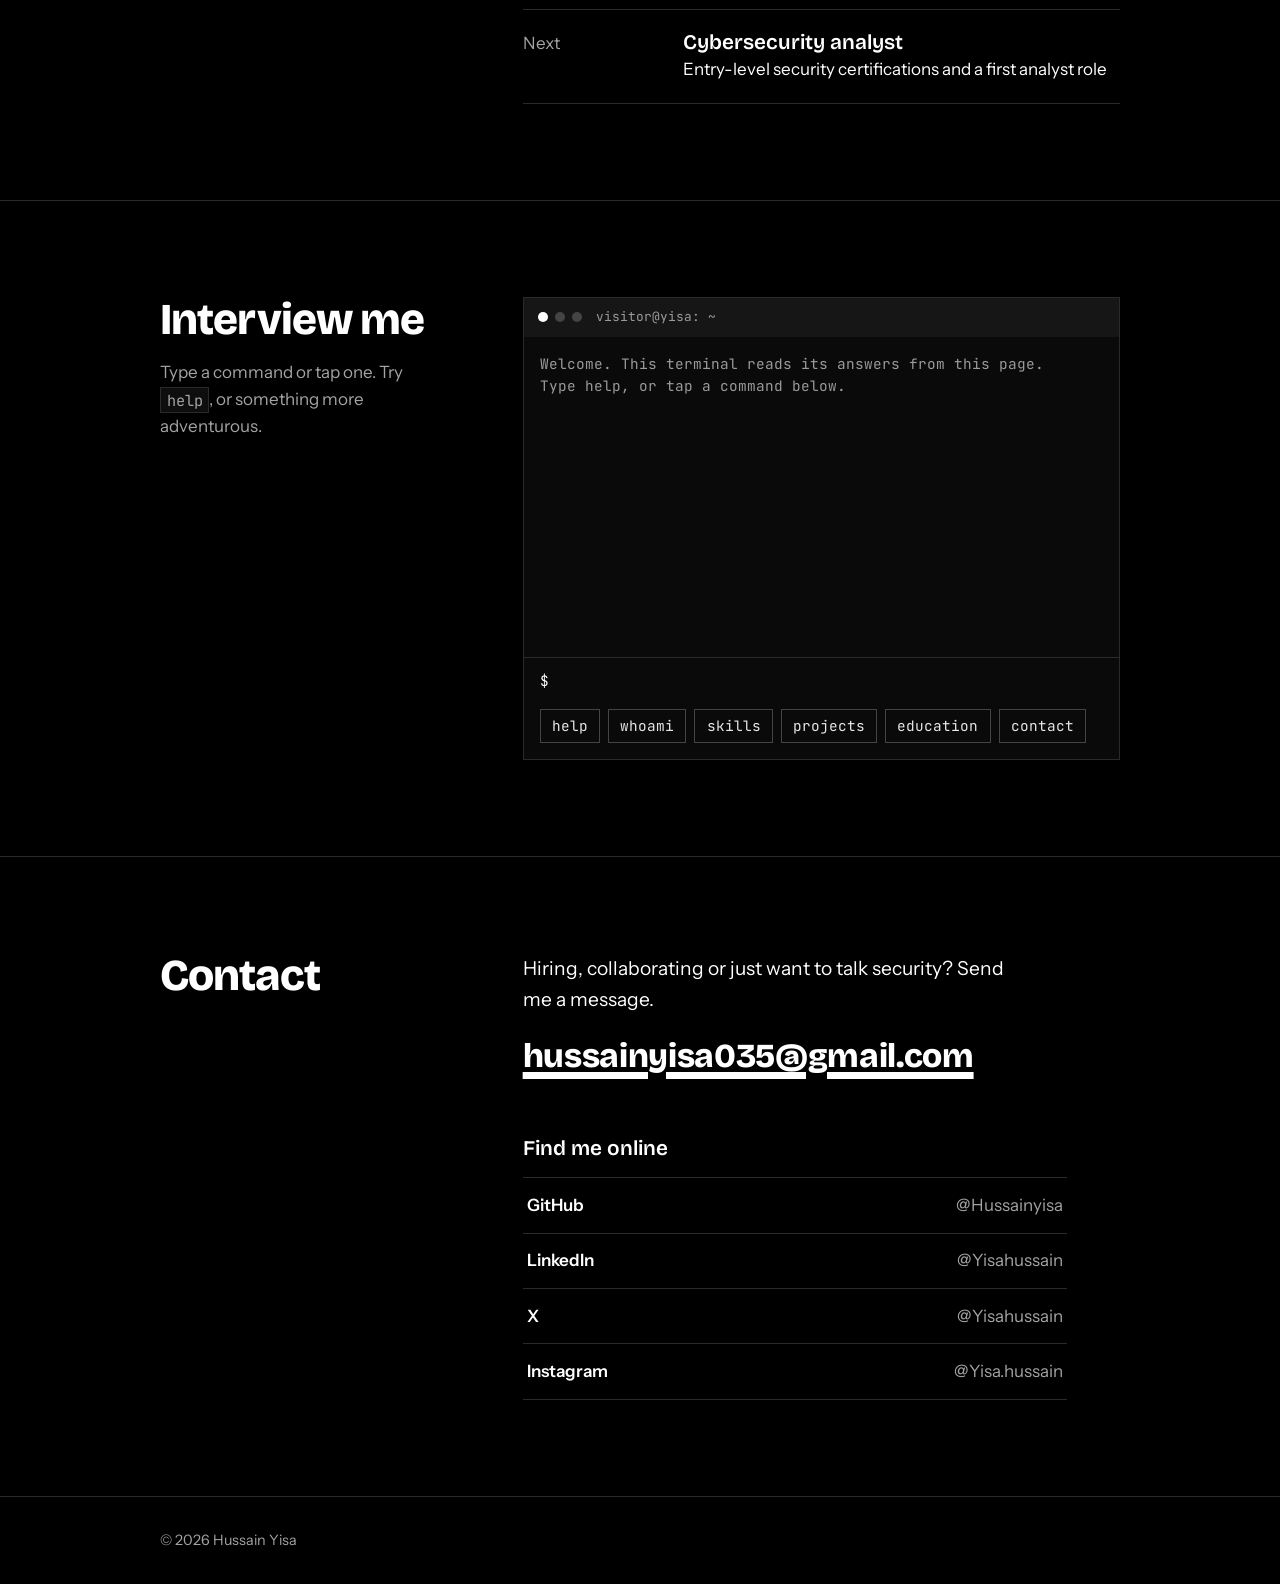
==== commit f1024b62: "Refactor exhibit section in index.html Removed the status span and project link from the exhibit sec" ====
--- a/index.html
+++ b/index.html
@@ -196,17 +196,14 @@
           <li class="exhibit">
             <span class="marker" aria-label="Exhibit D">D</span>
             <div class="exhibit-body">
-              <h3>Worked as a market Researcher <span class="status">In progress</span></h3>
+              <h3>Worked as a market Researcher</h3>
               <p>
                 During my few months as a Market Researcher at Eneji, I thrived in a dynamic startup environment, partnering closely with team members to deliver high-impact market analysis. By combining rigorous research methodologies with agile time-management, I consistently met strict project deadlines while aligning insights with the company’s strategic goals. 
               </p>
               <ul class="tags">
                 <li>Market research</li><li>Teamwork</li><li>Time management</li><li>Market analysis</li>
               </ul>
-              <p class="links"><a href="https://medium.com/@hussainyisa035/building-a-mini-security-operations-center-with-wazuh-from-real-world-attacks-to-automated-ac2097ffe5f5">Ask about this project</a></p>
-            </div>
-          </li>
-
+              
         </ol>
       </div>
     </section>
